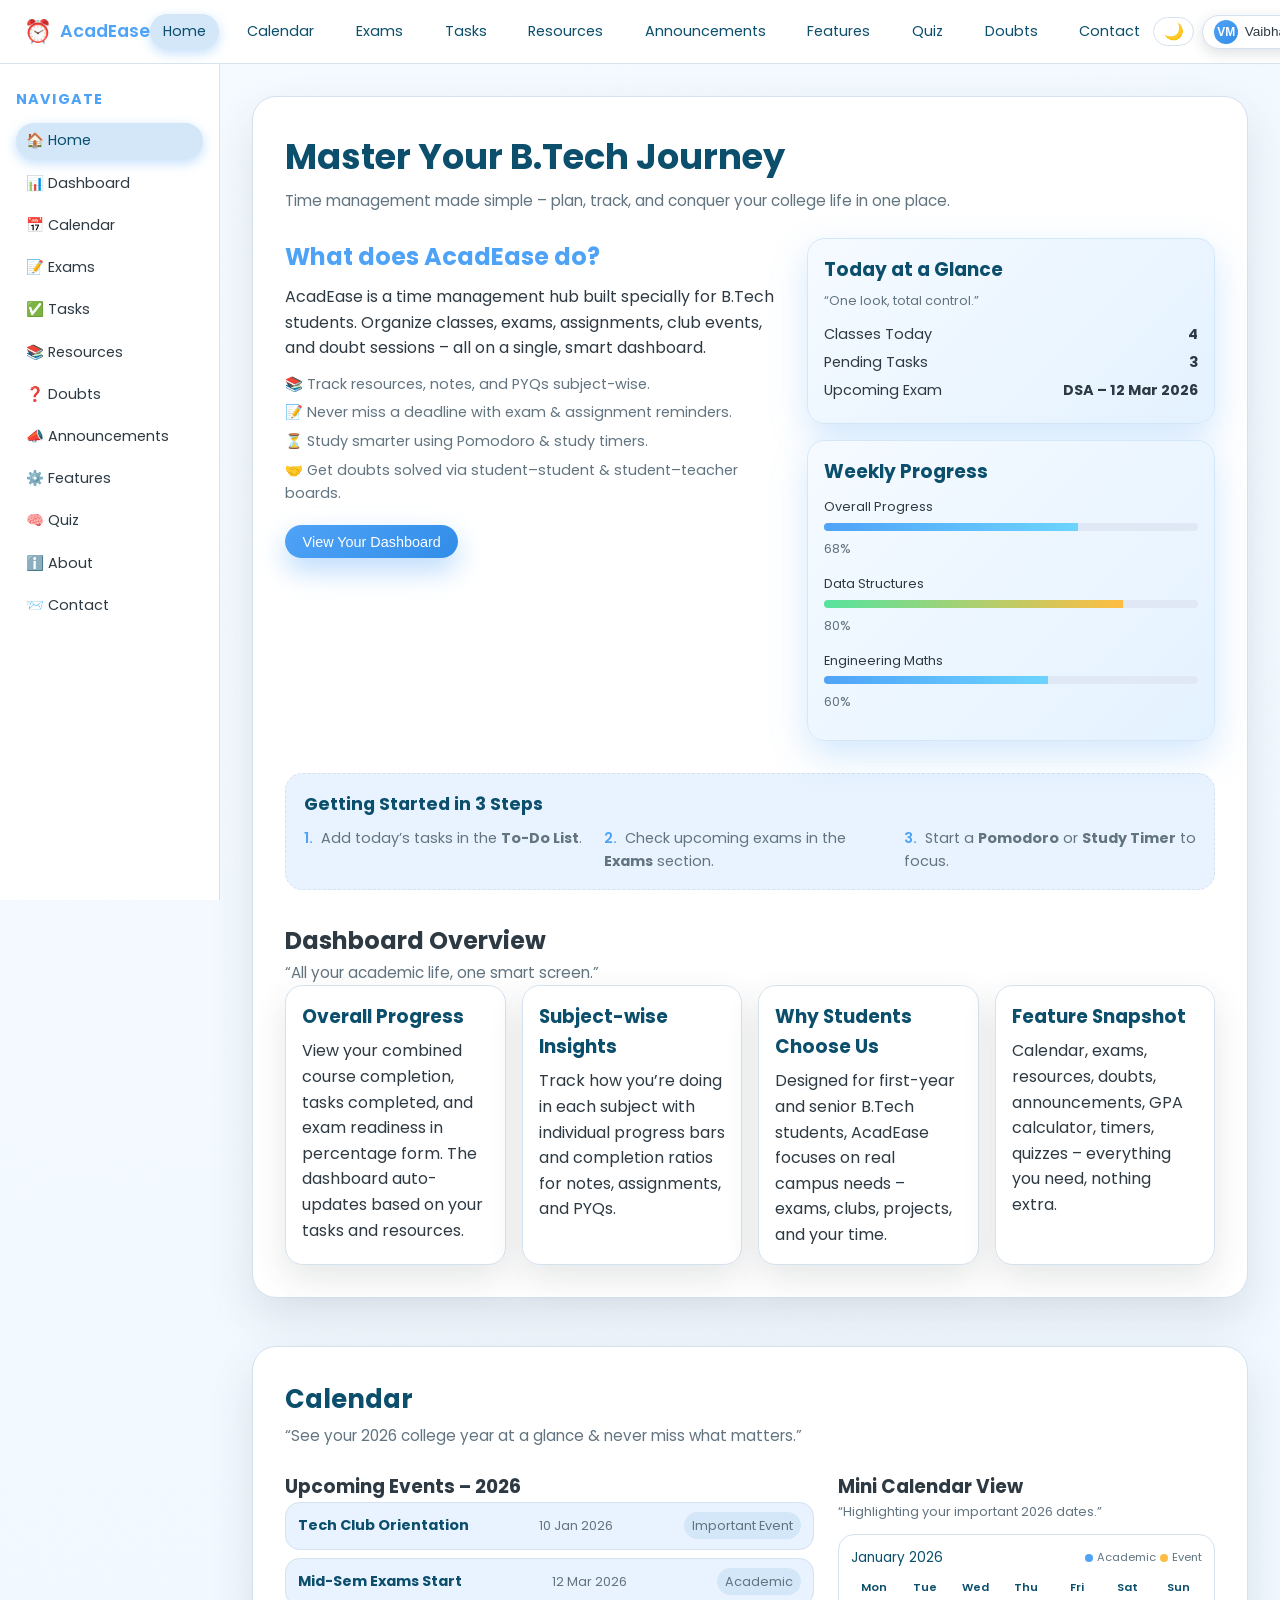
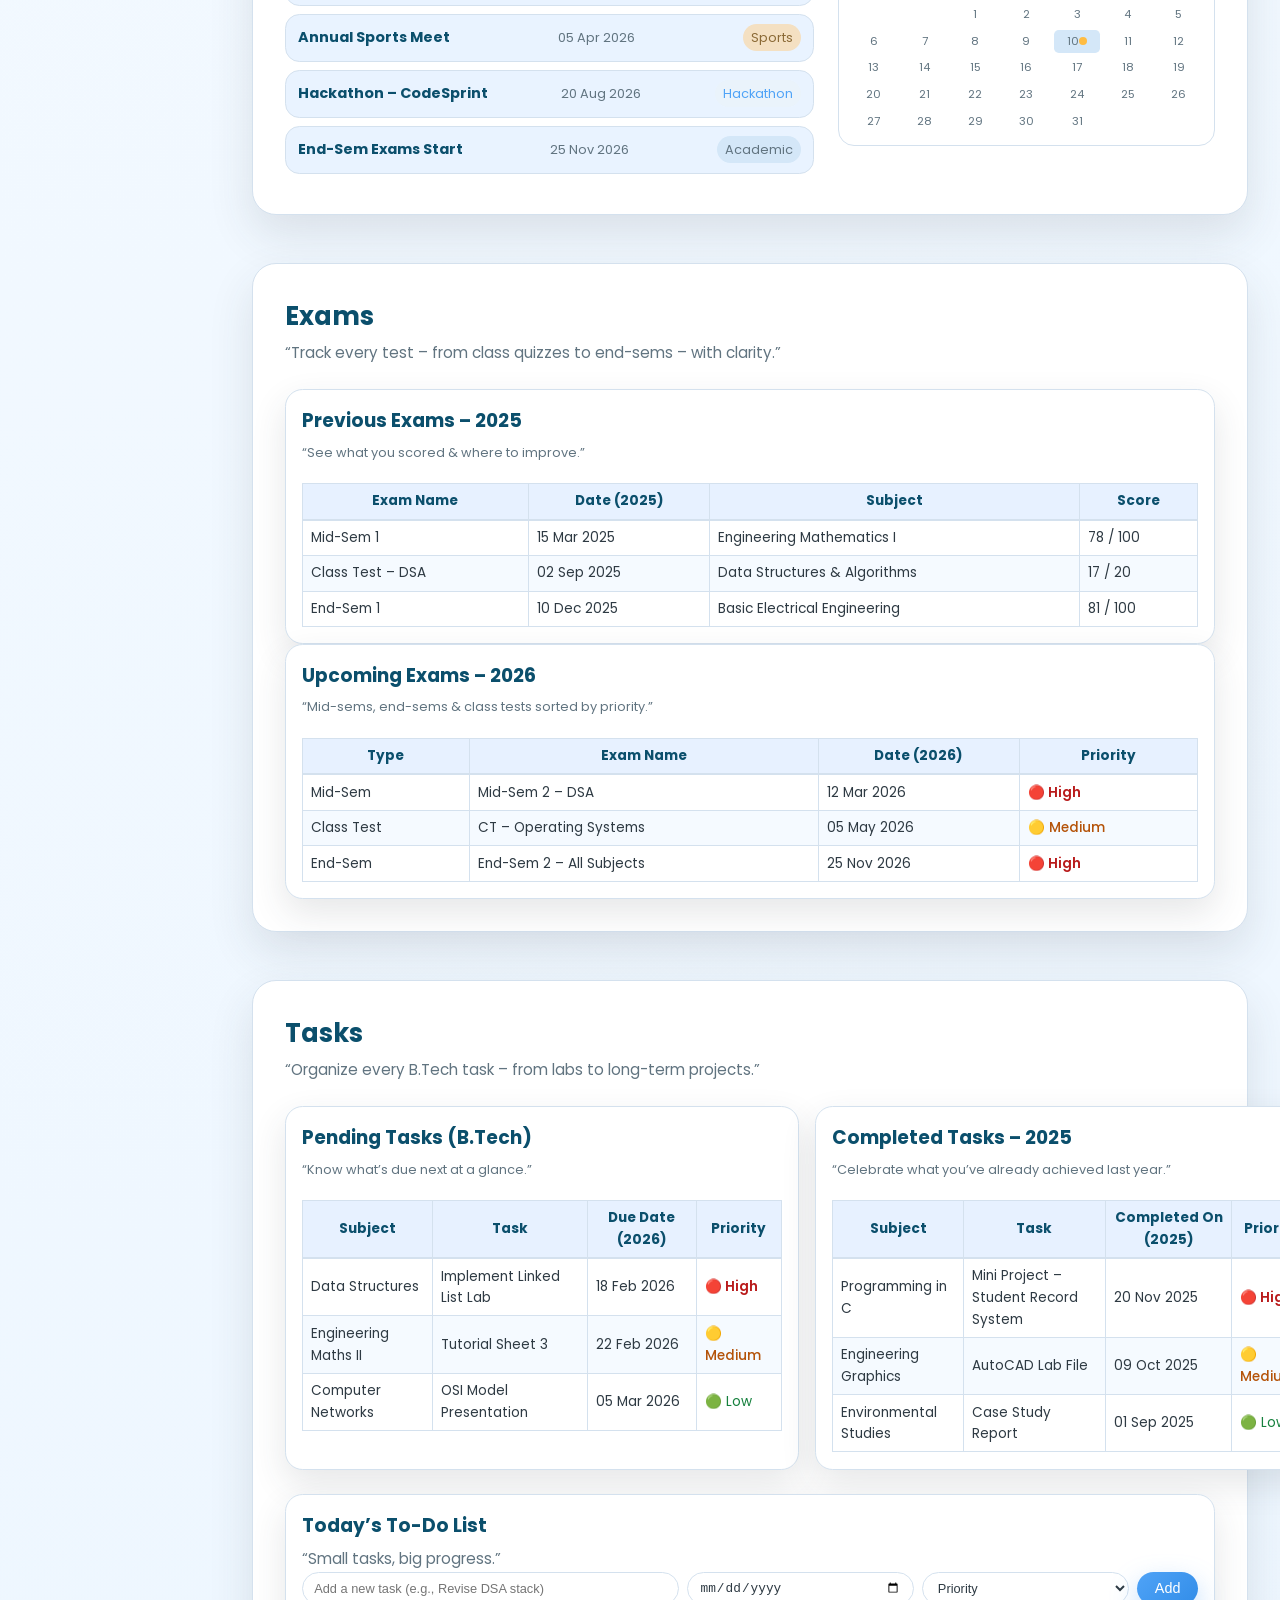
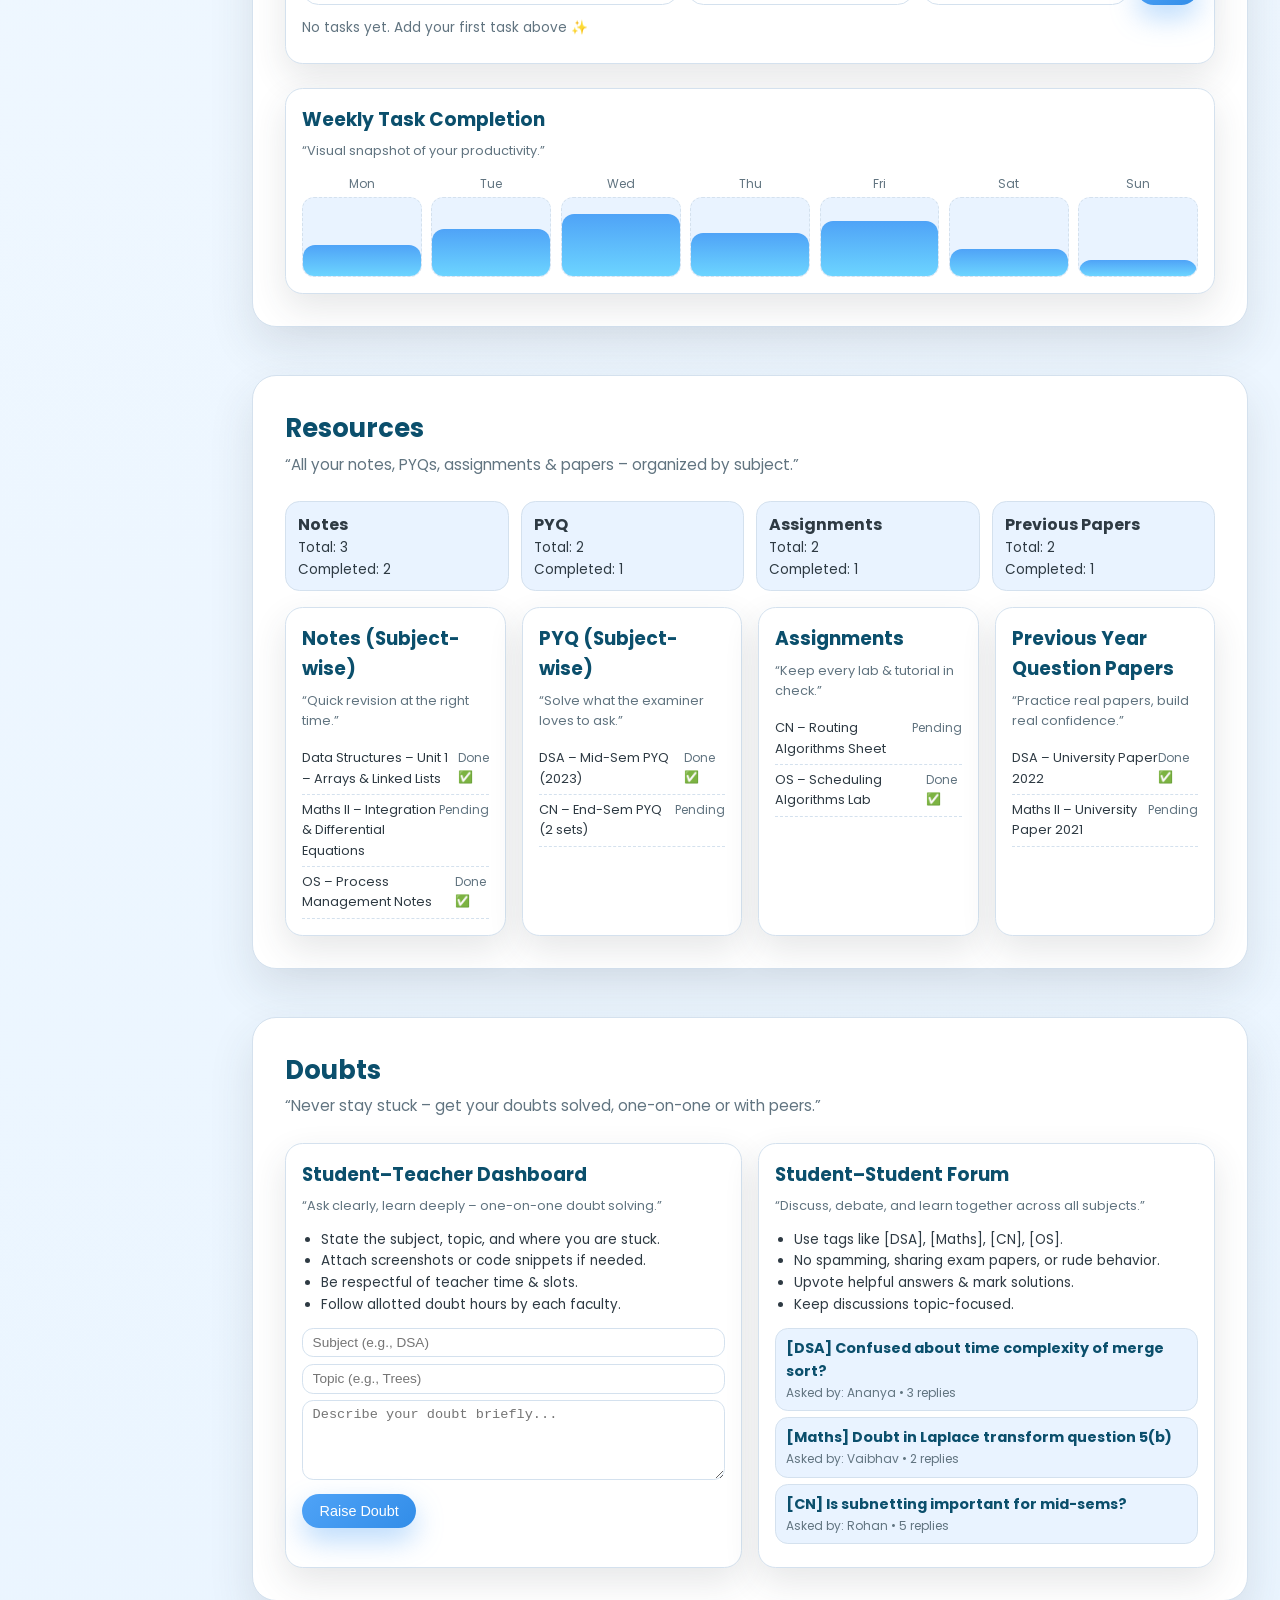
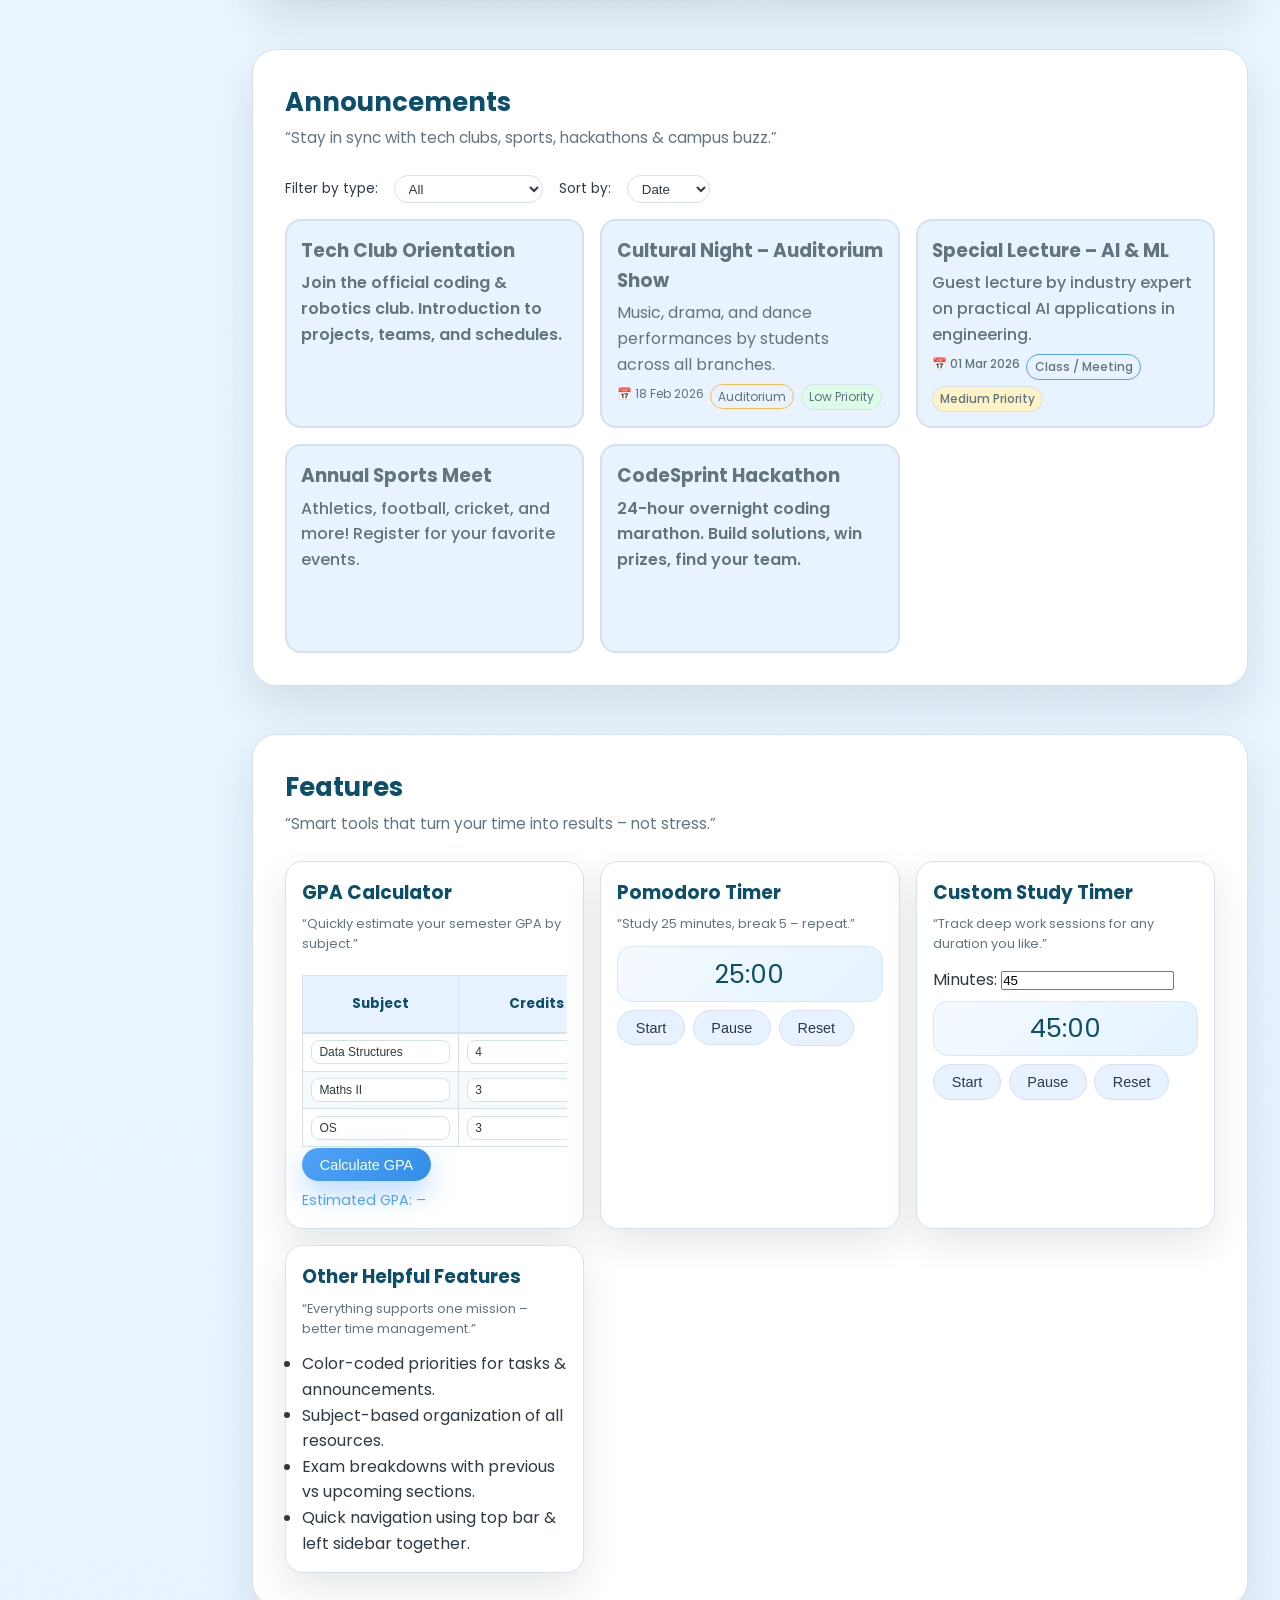
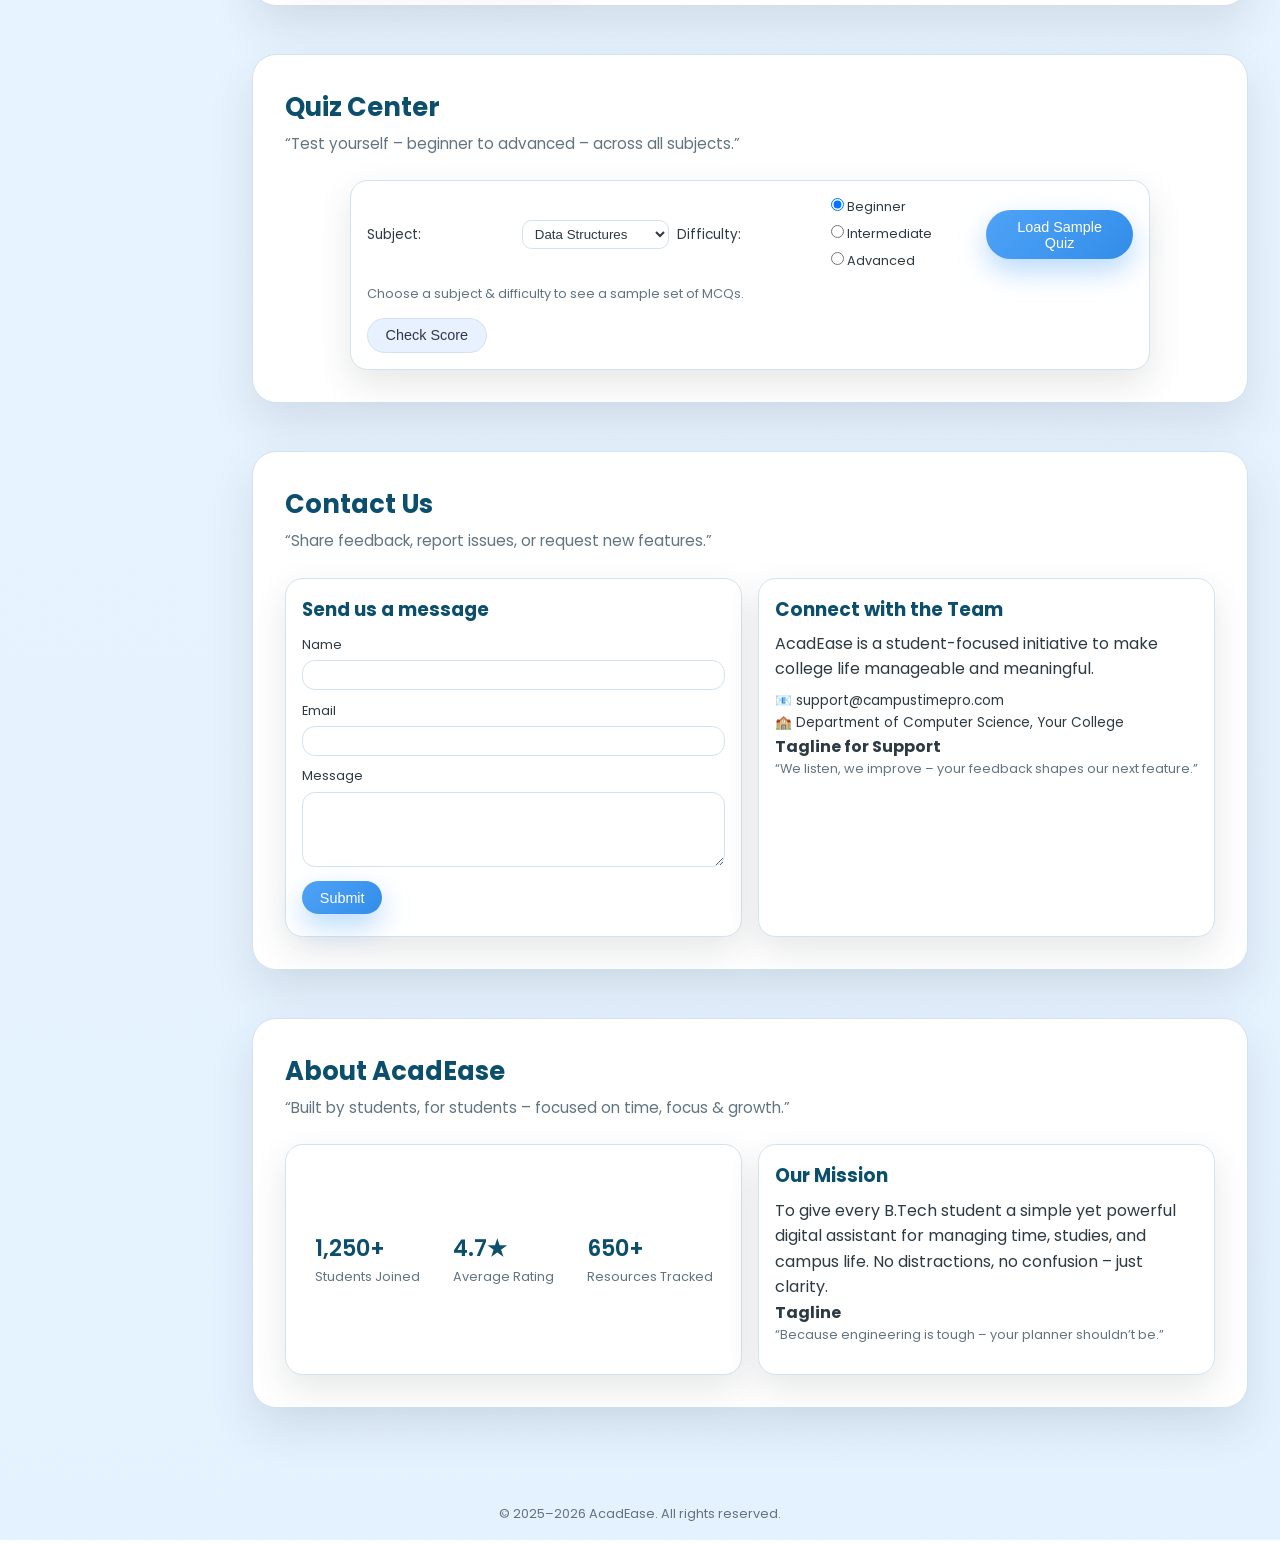
==== index.html @ 1e046162 "initial commit" ====
<!DOCTYPE html>
<html lang="en">
<head>
  <meta charset="UTF-8" />
  <meta http-equiv="X-UA-Compatible" content="IE=edge" />
  <meta name="viewport" content="width=device-width, initial-scale=1.0" />
  <title>AcadEase – Time Management for B.Tech Students</title>
  <link rel="stylesheet" href="style.css" />
  <link rel="preconnect" href="https://fonts.googleapis.com" />
  <link
    rel="preconnect"
    href="https://fonts.gstatic.com"
    crossorigin
  />
  <link
    href="https://fonts.googleapis.com/css2?family=Poppins:wght@300;400;500;600;700&display=swap"
    rel="stylesheet"
  />
</head>
<body>
  <!-- Top Navigation Bar -->
  <header class="top-nav">
    <div class="logo">
      <span class="logo-icon">⏰</span>
      <span class="logo-text">AcadEase</span>
    </div>

    <nav class="top-nav-links">
      <a href="#home">Home</a>
      <a href="#calendar">Calendar</a>
      <a href="#exams">Exams</a>
      <a href="#tasks">Tasks</a>
      <a href="#resources">Resources</a>
      <a href="#announcements">Announcements</a>
      <a href="#features">Features</a>
      <a href="#quiz">Quiz</a>
      <a href="#doubts">Doubts</a>
      <a href="#contact">Contact</a>
    </nav>

    <!-- Top-right actions: theme toggle, profile, mobile nav -->
    <div class="top-nav-actions">
      <!-- Theme toggle -->
      <button class="theme-toggle" id="themeToggle" aria-label="Toggle theme">
        🌙
      </button>

      <!-- Profile button + dropdown -->
      <div class="profile-wrapper">
        <button
          class="profile-btn"
          id="profileBtn"
          aria-label="Open profile menu"
        >
          <span class="profile-avatar">VM</span>
          <span class="profile-name">Vaibhav</span>
          <span class="profile-caret">▾</span>
        </button>

        <div class="profile-dropdown" id="profileDropdown" aria-label="Profile menu">
          <div class="profile-header">
            <div class="profile-avatar-large">VM</div>
            <div>
              <p class="profile-fullname">Vaibhav Mittal</p>
              <p class="profile-email">vaibhav.mittal23@college.edu</p>
            </div>
          </div>
          <div class="profile-details">
            <p><span>Roll No:</span> 23CS101</p>
            <p><span>Branch:</span> Computer Science & Engineering</p>
            <p><span>Section:</span> CSE-A</p>
            <p><span>Course:</span> B.Tech</p>
            <p><span>Semester:</span> 2nd</p>
          </div>
          <button class="profile-logout-btn" id="logoutBtn">
            Logout
          </button>
        </div>
      </div>

      <!-- Mobile nav toggle -->
      <button class="nav-toggle" id="navToggle" aria-label="Toggle navigation">
        ☰
      </button>
    </div>
  </header>

  <!-- Side Navigation Bar -->
  <aside class="side-nav" id="sideNav">
    <h2>Navigate</h2>
    <ul>
      <li><a href="#home">🏠 Home</a></li>
      <li><a href="#dashboard">📊 Dashboard</a></li>
      <li><a href="#calendar">📅 Calendar</a></li>
      <li><a href="#exams">📝 Exams</a></li>
      <li><a href="#tasks">✅ Tasks</a></li>
      <li><a href="#resources">📚 Resources</a></li>
      <li><a href="#doubts">❓ Doubts</a></li>
      <li><a href="#announcements">📣 Announcements</a></li>
      <li><a href="#features">⚙️ Features</a></li>
      <li><a href="#quiz">🧠 Quiz</a></li>
      <li><a href="#about">ℹ️ About</a></li>
      <li><a href="#contact">📨 Contact</a></li>
    </ul>
  </aside>

  <!-- Backdrop for mobile side nav -->
  <div class="side-nav-backdrop" id="sideNavBackdrop"></div>

  <main class="main-content">
    <!-- HOME / HERO SECTION -->
    <section id="home" class="section home">
      <div class="section-header">
        <h1>Master Your B.Tech Journey</h1>
        <p class="tagline">
          Time management made simple – plan, track, and conquer your college life in one place.
        </p>
      </div>

      <div class="hero-grid">
        <div class="hero-text">
          <h2>What does AcadEase do?</h2>
          <p>
            AcadEase is a time management hub built specially for
            B.Tech students. Organize classes, exams, assignments, club
            events, and doubt sessions – all on a single, smart dashboard.
          </p>
          <ul class="hero-bullets">
            <li>📚 Track resources, notes, and PYQs subject-wise.</li>
            <li>📝 Never miss a deadline with exam & assignment reminders.</li>
            <li>⏳ Study smarter using Pomodoro & study timers.</li>
            <li>🤝 Get doubts solved via student–student & student–teacher boards.</li>
          </ul>
          <button class="primary-btn" onclick="document.querySelector('#dashboard').scrollIntoView({behavior:'smooth'})">
            View Your Dashboard
          </button>
        </div>
        <div class="hero-dashboard">
          <div class="dashboard-card">
            <h3>Today at a Glance</h3>
            <p class="mini-tagline">“One look, total control.”</p>
            <ul class="mini-stats">
              <li><span>Classes Today</span><strong>4</strong></li>
              <li><span>Pending Tasks</span><strong>3</strong></li>
              <li><span>Upcoming Exam</span><strong>DSA – 12 Mar 2026</strong></li>
            </ul>
          </div>
          <div class="dashboard-card progress">
            <h3>Weekly Progress</h3>
            <div class="progress-item">
              <span>Overall Progress</span>
              <div class="progress-bar">
                <div class="progress-fill" style="width: 68%"></div>
              </div>
              <span class="progress-value">68%</span>
            </div>
            <div class="progress-item">
              <span>Data Structures</span>
              <div class="progress-bar">
                <div class="progress-fill alt" style="width: 80%"></div>
              </div>
              <span class="progress-value">80%</span>
            </div>
            <div class="progress-item">
              <span>Engineering Maths</span>
              <div class="progress-bar">
                <div class="progress-fill" style="width: 60%"></div>
              </div>
              <span class="progress-value">60%</span>
            </div>
          </div>
        </div>
      </div>

      <!-- Getting Started strip -->
      <div class="getting-started">
        <h3>Getting Started in 3 Steps</h3>
        <ol>
          <li><span>1.</span> Add today’s tasks in the <strong>To-Do List</strong>.</li>
          <li><span>2.</span> Check upcoming exams in the <strong>Exams</strong> section.</li>
          <li><span>3.</span> Start a <strong>Pomodoro</strong> or <strong>Study Timer</strong> to focus.</li>
        </ol>
      </div>

      <!-- Home Feature Overview -->
      <section id="dashboard" class="sub-section">
        <h2>Dashboard Overview</h2>
        <p class="tagline">“All your academic life, one smart screen.”</p>
        <div class="cards-grid">
          <article class="card">
            <h3>Overall Progress</h3>
            <p>
              View your combined course completion, tasks completed, and exam
              readiness in percentage form. The dashboard auto-updates based
              on your tasks and resources.
            </p>
          </article>
          <article class="card">
            <h3>Subject-wise Insights</h3>
            <p>
              Track how you’re doing in each subject with individual progress
              bars and completion ratios for notes, assignments, and PYQs.
            </p>
          </article>
          <article class="card">
            <h3>Why Students Choose Us</h3>
            <p>
              Designed for first-year and senior B.Tech students, AcadEase
              focuses on real campus needs – exams, clubs, projects, and
              your time.
            </p>
          </article>
          <article class="card">
            <h3>Feature Snapshot</h3>
            <p>
              Calendar, exams, resources, doubts, announcements, GPA
              calculator, timers, quizzes – everything you need, nothing
              extra.
            </p>
          </article>
        </div>
      </section>
    </section>

    <!-- CALENDAR PAGE -->
    <section id="calendar" class="section">
      <div class="section-header">
        <h2>Calendar</h2>
        <p class="tagline">
          “See your 2026 college year at a glance & never miss what matters.”
        </p>
      </div>

      <div class="calendar-layout">
        <div class="calendar-events">
          <h3>Upcoming Events – 2026</h3>
          <ul class="event-list">
            <li>
              <strong>Tech Club Orientation</strong>
              <span>10 Jan 2026</span>
              <span class="event-label">Important Event</span>
            </li>
            <li>
              <strong>Mid-Sem Exams Start</strong>
              <span>12 Mar 2026</span>
              <span class="event-label">Academic</span>
            </li>
            <li>
              <strong>Annual Sports Meet</strong>
              <span>05 Apr 2026</span>
              <span class="event-label sports">Sports</span>
            </li>
            <li>
              <strong>Hackathon – CodeSprint</strong>
              <span>20 Aug 2026</span>
              <span class="event-label tech">Hackathon</span>
            </li>
            <li>
              <strong>End-Sem Exams Start</strong>
              <span>25 Nov 2026</span>
              <span class="event-label">Academic</span>
            </li>
          </ul>
        </div>
        <div class="calendar-card">
          <h3>Mini Calendar View</h3>
          <p class="mini-tagline">“Highlighting your important 2026 dates.”</p>
          <div class="mini-calendar" aria-label="January 2026 calendar">
            <div class="mini-calendar-header">
              <span>January 2026</span>
              <span class="dots-legend">
                <span class="dot academic"></span> Academic
                <span class="dot event"></span> Event
              </span>
            </div>
            <div class="mini-calendar-grid">
              <span>Mon</span><span>Tue</span><span>Wed</span><span>Thu</span><span>Fri</span><span>Sat</span><span>Sun</span>
              <span></span><span></span><span>1</span><span>2</span><span>3</span><span>4</span><span>5</span>
              <span>6</span><span>7</span><span>8</span><span>9</span>
              <span class="has-event" data-tooltip="Tech Club Orientation">
                10<span class="dot event"></span>
              </span>
              <span>11</span><span>12</span>
              <span>13</span><span>14</span><span>15</span><span>16</span><span>17</span><span>18</span><span>19</span>
              <span>20</span><span>21</span><span>22</span><span>23</span><span>24</span><span>25</span><span>26</span>
              <span>27</span><span>28</span><span>29</span><span>30</span><span>31</span><span></span><span></span>
            </div>
          </div>
        </div>
      </div>
    </section>

    <!-- EXAMS PAGE -->
    <section id="exams" class="section">
      <div class="section-header">
        <h2>Exams</h2>
        <p class="tagline">
          “Track every test – from class quizzes to end-sems – with clarity.”
        </p>
      </div>

      <div class="exams-grid">
        <div class="card">
          <h3>Previous Exams – 2025</h3>
          <p class="mini-tagline">“See what you scored & where to improve.”</p>
          <div class="table-wrapper">
            <table class="data-table" aria-label="Previous exams 2025">
              <caption class="visually-hidden">Previous exams and scores for 2025</caption>
              <thead>
                <tr>
                  <th>Exam Name</th>
                  <th>Date (2025)</th>
                  <th>Subject</th>
                  <th>Score</th>
                </tr>
              </thead>
              <tbody>
                <tr>
                  <td>Mid-Sem 1</td>
                  <td>15 Mar 2025</td>
                  <td>Engineering Mathematics I</td>
                  <td>78 / 100</td>
                </tr>
                <tr>
                  <td>Class Test – DSA</td>
                  <td>02 Sep 2025</td>
                  <td>Data Structures & Algorithms</td>
                  <td>17 / 20</td>
                </tr>
                <tr>
                  <td>End-Sem 1</td>
                  <td>10 Dec 2025</td>
                  <td>Basic Electrical Engineering</td>
                  <td>81 / 100</td>
                </tr>
              </tbody>
            </table>
            <p class="table-scroll-hint">Tip: Scroll horizontally on smaller screens to see all columns.</p>
          </div>
        </div>

        <div class="card">
          <h3>Upcoming Exams – 2026</h3>
          <p class="mini-tagline">
            “Mid-sems, end-sems & class tests sorted by priority.”
          </p>
          <div class="table-wrapper">
            <table class="data-table" aria-label="Upcoming exams 2026">
              <caption class="visually-hidden">Upcoming exams and priorities for 2026</caption>
              <thead>
                <tr>
                  <th>Type</th>
                  <th>Exam Name</th>
                  <th>Date (2026)</th>
                  <th>Priority</th>
                </tr>
              </thead>
              <tbody>
                <tr>
                  <td>Mid-Sem</td>
                  <td>Mid-Sem 2 – DSA</td>
                  <td>12 Mar 2026</td>
                  <td class="pri-high">🔴 High</td>
                </tr>
                <tr>
                  <td>Class Test</td>
                  <td>CT – Operating Systems</td>
                  <td>05 May 2026</td>
                  <td class="pri-medium">🟡 Medium</td>
                </tr>
                <tr>
                  <td>End-Sem</td>
                  <td>End-Sem 2 – All Subjects</td>
                  <td>25 Nov 2026</td>
                  <td class="pri-high">🔴 High</td>
                </tr>
              </tbody>
            </table>
            <p class="table-scroll-hint">Tip: Scroll horizontally on smaller screens to see all columns.</p>
          </div>
        </div>
      </div>
    </section>

    <!-- TASKS PAGE -->
    <section id="tasks" class="section">
      <div class="section-header">
        <h2>Tasks</h2>
        <p class="tagline">
          “Organize every B.Tech task – from labs to long-term projects.”
        </p>
      </div>

      <div class="tasks-layout">
        <div class="card">
          <h3>Pending Tasks (B.Tech)</h3>
          <p class="mini-tagline">“Know what’s due next at a glance.”</p>
          <div class="table-wrapper">
            <table class="data-table" aria-label="Pending tasks 2026">
              <caption class="visually-hidden">Pending academic tasks for 2026</caption>
              <thead>
                <tr>
                  <th>Subject</th>
                  <th>Task</th>
                  <th>Due Date (2026)</th>
                  <th>Priority</th>
                </tr>
              </thead>
              <tbody>
                <tr>
                  <td>Data Structures</td>
                  <td>Implement Linked List Lab</td>
                  <td>18 Feb 2026</td>
                  <td class="pri-high">🔴 High</td>
                </tr>
                <tr>
                  <td>Engineering Maths II</td>
                  <td>Tutorial Sheet 3</td>
                  <td>22 Feb 2026</td>
                  <td class="pri-medium">🟡 Medium</td>
                </tr>
                <tr>
                  <td>Computer Networks</td>
                  <td>OSI Model Presentation</td>
                  <td>05 Mar 2026</td>
                  <td class="pri-low">🟢 Low</td>
                </tr>
              </tbody>
            </table>
            <p class="table-scroll-hint">Tip: Scroll horizontally on smaller screens to see all columns.</p>
          </div>
        </div>

        <div class="card">
          <h3>Completed Tasks – 2025</h3>
          <p class="mini-tagline">
            “Celebrate what you’ve already achieved last year.”
          </p>
          <div class="table-wrapper">
            <table class="data-table" aria-label="Completed tasks 2025">
              <caption class="visually-hidden">Completed academic tasks for 2025</caption>
              <thead>
                <tr>
                  <th>Subject</th>
                  <th>Task</th>
                  <th>Completed On (2025)</th>
                  <th>Priority</th>
                </tr>
              </thead>
              <tbody>
                <tr>
                  <td>Programming in C</td>
                  <td>Mini Project – Student Record System</td>
                  <td>20 Nov 2025</td>
                  <td class="pri-high">🔴 High</td>
                </tr>
                <tr>
                  <td>Engineering Graphics</td>
                  <td>AutoCAD Lab File</td>
                  <td>09 Oct 2025</td>
                  <td class="pri-medium">🟡 Medium</td>
                </tr>
                <tr>
                  <td>Environmental Studies</td>
                  <td>Case Study Report</td>
                  <td>01 Sep 2025</td>
                  <td class="pri-low">🟢 Low</td>
                </tr>
              </tbody>
            </table>
            <p class="table-scroll-hint">Tip: Scroll horizontally on smaller screens to see all columns.</p>
          </div>
        </div>
      </div>

      <!-- To-Do Subsection -->
      <div class="todo-card card">
        <h3>Today’s To-Do List</h3>
        <p class="tagline">“Small tasks, big progress.”</p>

        <form id="todoForm" class="todo-form">
          <input
            type="text"
            id="todoText"
            placeholder="Add a new task (e.g., Revise DSA stack)"
            required
          />
          <input type="date" id="todoDate" required />
          <select id="todoPriority" required>
            <option value="">Priority</option>
            <option value="High">High</option>
            <option value="Medium">Medium</option>
            <option value="Low">Low</option>
          </select>
          <button type="submit" class="primary-btn">Add</button>
        </form>

        <p id="todoEmpty" class="empty-state"></p>
        <ul id="todoList" class="todo-list" aria-label="To-do list"></ul>
      </div>

      <!-- Simple Weekly Analytics -->
      <div class="card analytics-card">
        <h3>Weekly Task Completion</h3>
        <p class="mini-tagline">“Visual snapshot of your productivity.”</p>
        <div class="analytics-bars">
          <div class="analytics-bar">
            <span class="analytics-label">Mon</span>
            <div class="analytics-bar-track">
              <div class="analytics-bar-fill" style="height: 40%"></div>
            </div>
          </div>
          <div class="analytics-bar">
            <span class="analytics-label">Tue</span>
            <div class="analytics-bar-track">
              <div class="analytics-bar-fill" style="height: 60%"></div>
            </div>
          </div>
          <div class="analytics-bar">
            <span class="analytics-label">Wed</span>
            <div class="analytics-bar-track">
              <div class="analytics-bar-fill" style="height: 80%"></div>
            </div>
          </div>
          <div class="analytics-bar">
            <span class="analytics-label">Thu</span>
            <div class="analytics-bar-track">
              <div class="analytics-bar-fill" style="height: 55%"></div>
            </div>
          </div>
          <div class="analytics-bar">
            <span class="analytics-label">Fri</span>
            <div class="analytics-bar-track">
              <div class="analytics-bar-fill" style="height: 70%"></div>
            </div>
          </div>
          <div class="analytics-bar">
            <span class="analytics-label">Sat</span>
            <div class="analytics-bar-track">
              <div class="analytics-bar-fill" style="height: 35%"></div>
            </div>
          </div>
          <div class="analytics-bar">
            <span class="analytics-label">Sun</span>
            <div class="analytics-bar-track">
              <div class="analytics-bar-fill" style="height: 20%"></div>
            </div>
          </div>
        </div>
      </div>
    </section>

    <!-- RESOURCES PAGE -->
    <section id="resources" class="section">
      <div class="section-header">
        <h2>Resources</h2>
        <p class="tagline">
          “All your notes, PYQs, assignments & papers – organized by subject.”
        </p>
      </div>

      <div class="resources-summary">
        <div class="resource-stat">
          <h3>Notes</h3>
          <p>Total: <span id="notesTotal">0</span></p>
          <p>Completed: <span id="notesCompleted">0</span></p>
        </div>
        <div class="resource-stat">
          <h3>PYQ</h3>
          <p>Total: <span id="pyqTotal">0</span></p>
          <p>Completed: <span id="pyqCompleted">0</span></p>
        </div>
        <div class="resource-stat">
          <h3>Assignments</h3>
          <p>Total: <span id="assignTotal">0</span></p>
          <p>Completed: <span id="assignCompleted">0</span></p>
        </div>
        <div class="resource-stat">
          <h3>Previous Papers</h3>
          <p>Total: <span id="paperTotal">0</span></p>
          <p>Completed: <span id="paperCompleted">0</span></p>
        </div>
      </div>

      <div class="cards-grid resource-grid">
        <article class="card">
          <h3>Notes (Subject-wise)</h3>
          <p class="mini-tagline">“Quick revision at the right time.”</p>
          <ul class="resource-list" id="notesList"></ul>
        </article>
        <article class="card">
          <h3>PYQ (Subject-wise)</h3>
          <p class="mini-tagline">“Solve what the examiner loves to ask.”</p>
          <ul class="resource-list" id="pyqList"></ul>
        </article>
        <article class="card">
          <h3>Assignments</h3>
          <p class="mini-tagline">“Keep every lab & tutorial in check.”</p>
          <ul class="resource-list" id="assignList"></ul>
        </article>
        <article class="card">
          <h3>Previous Year Question Papers</h3>
          <p class="mini-tagline">
            “Practice real papers, build real confidence.”
          </p>
          <ul class="resource-list" id="paperList"></ul>
        </article>
      </div>
    </section>

    <!-- DOUBTS PAGE -->
    <section id="doubts" class="section">
      <div class="section-header">
        <h2>Doubts</h2>
        <p class="tagline">
          “Never stay stuck – get your doubts solved, one-on-one or with peers.”
        </p>
      </div>

      <div class="doubts-grid">
        <div class="card">
          <h3>Student–Teacher Dashboard</h3>
          <p class="mini-tagline">
            “Ask clearly, learn deeply – one-on-one doubt solving.”
          </p>
          <ul class="guidelines">
            <li>State the subject, topic, and where you are stuck.</li>
            <li>Attach screenshots or code snippets if needed.</li>
            <li>Be respectful of teacher time & slots.</li>
            <li>Follow allotted doubt hours by each faculty.</li>
          </ul>
          <form class="doubt-form">
            <input type="text" placeholder="Subject (e.g., DSA)" required />
            <input type="text" placeholder="Topic (e.g., Trees)" required />
            <textarea placeholder="Describe your doubt briefly..." required></textarea>
            <button type="submit" class="primary-btn">Raise Doubt</button>
          </form>
        </div>

        <div class="card">
          <h3>Student–Student Forum</h3>
          <p class="mini-tagline">
            “Discuss, debate, and learn together across all subjects.”
          </p>
          <ul class="guidelines">
            <li>Use tags like [DSA], [Maths], [CN], [OS].</li>
            <li>No spamming, sharing exam papers, or rude behavior.</li>
            <li>Upvote helpful answers & mark solutions.</li>
            <li>Keep discussions topic-focused.</li>
          </ul>
          <div class="forum-sample">
            <div class="forum-post">
              <h4>[DSA] Confused about time complexity of merge sort?</h4>
              <p>Asked by: Ananya • 3 replies</p>
            </div>
            <div class="forum-post">
              <h4>[Maths] Doubt in Laplace transform question 5(b)</h4>
              <p>Asked by: Vaibhav • 2 replies</p>
            </div>
            <div class="forum-post">
              <h4>[CN] Is subnetting important for mid-sems?</h4>
              <p>Asked by: Rohan • 5 replies</p>
            </div>
          </div>
        </div>
      </div>
    </section>

    <!-- ANNOUNCEMENT PAGE -->
    <section id="announcements" class="section">
      <div class="section-header">
        <h2>Announcements</h2>
        <p class="tagline">
          “Stay in sync with tech clubs, sports, hackathons & campus buzz.”
        </p>
      </div>

      <div class="announcement-controls">
        <label for="announcementFilter">Filter by type:</label>
        <select id="announcementFilter">
          <option value="all">All</option>
          <option value="tech">Tech Club</option>
          <option value="sports">Sports</option>
          <option value="hackathon">Hackathon</option>
          <option value="academic">Classes/Meetings</option>
          <option value="show">Auditorium Shows</option>
        </select>

        <label for="announcementSort">Sort by:</label>
        <select id="announcementSort">
          <option value="date">Date</option>
          <option value="priority">Priority</option>
        </select>
      </div>

      <div class="announcement-banners" id="announcementContainer">
        <article
          class="announcement-banner pri-high"
          data-type="tech"
          data-priority="1"
          data-date="2026-01-10"
        >
          <h3>Tech Club Orientation</h3>
          <p>
            Join the official coding & robotics club. Introduction to projects,
            teams, and schedules.
          </p>
          <div class="banner-meta">
            <span>📅 10 Jan 2026</span>
            <span class="badge tech">Tech Club</span>
            <span class="badge high">High Priority</span>
          </div>
        </article>

        <article
          class="announcement-banner pri-medium"
          data-type="sports"
          data-priority="2"
          data-date="2026-04-05"
        >
          <h3>Annual Sports Meet</h3>
          <p>
            Athletics, football, cricket, and more! Register for your favorite
            events.
          </p>
          <div class="banner-meta">
            <span>📅 05 Apr 2026</span>
            <span class="badge sports">Sports</span>
            <span class="badge medium">Medium Priority</span>
          </div>
        </article>

        <article
          class="announcement-banner pri-high"
          data-type="hackathon"
          data-priority="1"
          data-date="2026-08-20"
        >
          <h3>CodeSprint Hackathon</h3>
          <p>
            24-hour overnight coding marathon. Build solutions, win prizes, find
            your team.
          </p>
          <div class="banner-meta">
            <span>📅 20 Aug 2026</span>
            <span class="badge hackathon">Hackathon</span>
            <span class="badge high">High Priority</span>
          </div>
        </article>

        <article
          class="announcement-banner pri-low"
          data-type="show"
          data-priority="3"
          data-date="2026-02-18"
        >
          <h3>Cultural Night – Auditorium Show</h3>
          <p>
            Music, drama, and dance performances by students across all
            branches.
          </p>
          <div class="banner-meta">
            <span>📅 18 Feb 2026</span>
            <span class="badge show">Auditorium</span>
            <span class="badge low">Low Priority</span>
          </div>
        </article>

        <article
          class="announcement-banner pri-medium"
          data-type="academic"
          data-priority="2"
          data-date="2026-03-01"
        >
          <h3>Special Lecture – AI & ML</h3>
          <p>
            Guest lecture by industry expert on practical AI applications in
            engineering.
          </p>
          <div class="banner-meta">
            <span>📅 01 Mar 2026</span>
            <span class="badge academic">Class / Meeting</span>
            <span class="badge medium">Medium Priority</span>
          </div>
        </article>
      </div>
    </section>

    <!-- FEATURES PAGE -->
    <section id="features" class="section">
      <div class="section-header">
        <h2>Features</h2>
        <p class="tagline">
          “Smart tools that turn your time into results – not stress.”
        </p>
      </div>

      <div class="features-grid">
        <!-- GPA Calculator -->
        <div class="card">
          <h3>GPA Calculator</h3>
          <p class="mini-tagline">
            “Quickly estimate your semester GPA by subject.”
          </p>
          <div class="table-wrapper">
            <table class="data-table gpa-table" aria-label="GPA calculator inputs">
              <caption class="visually-hidden">Enter subject, credits and grades to estimate GPA</caption>
              <thead>
                <tr>
                  <th>Subject</th>
                  <th>Credits</th>
                  <th>Grade (O/A/B/C/D/F)</th>
                </tr>
              </thead>
              <tbody>
                <tr>
                  <td><input type="text" value="Data Structures" aria-label="Subject name 1" /></td>
                  <td><input type="number" min="0" value="4" aria-label="Credits for subject 1" /></td>
                  <td><input type="text" maxlength="2" value="A" aria-label="Grade for subject 1" /></td>
                </tr>
                <tr>
                  <td><input type="text" value="Maths II" aria-label="Subject name 2" /></td>
                  <td><input type="number" min="0" value="3" aria-label="Credits for subject 2" /></td>
                  <td><input type="text" maxlength="2" value="B" aria-label="Grade for subject 2" /></td>
                </tr>
                <tr>
                  <td><input type="text" value="OS" aria-label="Subject name 3" /></td>
                  <td><input type="number" min="0" value="3" aria-label="Credits for subject 3" /></td>
                  <td><input type="text" maxlength="2" value="O" aria-label="Grade for subject 3" /></td>
                </tr>
              </tbody>
            </table>
          </div>
          <button id="calcGpaBtn" class="primary-btn">Calculate GPA</button>
          <p class="gpa-result" id="gpaResult">Estimated GPA: –</p>
        </div>

        <!-- Pomodoro Timer -->
        <div class="card">
          <h3>Pomodoro Timer</h3>
          <p class="mini-tagline">“Study 25 minutes, break 5 – repeat.”</p>
          <div class="timer-display" id="pomodoroDisplay">25:00</div>
          <div class="timer-controls">
            <button id="pomodoroStart" class="secondary-btn">Start</button>
            <button id="pomodoroPause" class="secondary-btn">Pause</button>
            <button id="pomodoroReset" class="secondary-btn">Reset</button>
          </div>
        </div>

        <!-- Study Timer -->
        <div class="card">
          <h3>Custom Study Timer</h3>
          <p class="mini-tagline">
            “Track deep work sessions for any duration you like.”
          </p>
          <label for="studyMinutes">Minutes:</label>
          <input type="number" id="studyMinutes" min="1" value="45" />
          <div class="timer-display" id="studyDisplay">45:00</div>
          <div class="timer-controls">
            <button id="studyStart" class="secondary-btn">Start</button>
            <button id="studyPause" class="secondary-btn">Pause</button>
            <button id="studyReset" class="secondary-btn">Reset</button>
          </div>
        </div>

        <!-- Extra Features Info -->
        <div class="card">
          <h3>Other Helpful Features</h3>
          <p class="mini-tagline">
            “Everything supports one mission – better time management.”
          </p>
          <ul class="feature-list">
            <li>Color-coded priorities for tasks & announcements.</li>
            <li>Subject-based organization of all resources.</li>
            <li>Exam breakdowns with previous vs upcoming sections.</li>
            <li>Quick navigation using top bar & left sidebar together.</li>
          </ul>
        </div>
      </div>
    </section>

    <!-- QUIZ PAGE -->
    <section id="quiz" class="section">
      <div class="section-header">
        <h2>Quiz Center</h2>
        <p class="tagline">
          “Test yourself – beginner to advanced – across all subjects.”
        </p>
      </div>

      <div class="quiz-layout card">
        <div class="quiz-controls">
          <label for="quizSubject">Subject:</label>
          <select id="quizSubject">
            <option value="DSA">Data Structures</option>
            <option value="Maths">Engineering Maths</option>
            <option value="CN">Computer Networks</option>
            <option value="OS">Operating Systems</option>
          </select>

          <label>Difficulty:</label>
          <div class="quiz-difficulty">
            <label><input type="radio" name="difficulty" value="Beginner" checked /> Beginner</label>
            <label><input type="radio" name="difficulty" value="Intermediate" /> Intermediate</label>
            <label><input type="radio" name="difficulty" value="Advanced" /> Advanced</label>
          </div>

          <button id="startQuizBtn" class="primary-btn">Load Sample Quiz</button>
        </div>

        <div class="quiz-content" id="quizContent">
          <p class="mini-tagline">
            Choose a subject & difficulty to see a sample set of MCQs.
          </p>
        </div>

        <div class="quiz-actions">
          <button id="checkQuizBtn" class="secondary-btn">Check Score</button>
          <p id="quizScore" class="quiz-score"></p>
        </div>
      </div>
    </section>

    <!-- CONTACT US PAGE -->
    <section id="contact" class="section">
      <div class="section-header">
        <h2>Contact Us</h2>
        <p class="tagline">
          “Share feedback, report issues, or request new features.”
        </p>
      </div>

      <div class="contact-grid">
        <form id="contactForm" class="card contact-form">
          <h3>Send us a message</h3>
          <label for="contactName">Name</label>
          <input type="text" id="contactName" required />

          <label for="contactEmail">Email</label>
          <input type="email" id="contactEmail" required />

          <label for="contactMessage">Message</label>
          <textarea id="contactMessage" rows="4" required></textarea>

          <button type="submit" class="primary-btn">Submit</button>
          <p id="contactStatus" class="form-status"></p>
        </form>

        <div class="card">
          <h3>Connect with the Team</h3>
          <p>
            AcadEase is a student-focused initiative to make college life
            manageable and meaningful.
          </p>
          <ul class="contact-info">
            <li>📧 support@campustimepro.com</li>
            <li>🏫 Department of Computer Science, Your College</li>
          </ul>

          <h4>Tagline for Support</h4>
          <p class="mini-tagline">
            “We listen, we improve – your feedback shapes our next feature.”
          </p>
        </div>
      </div>
    </section>

    <!-- ABOUT SECTION -->
    <section id="about" class="section">
      <div class="section-header">
        <h2>About AcadEase</h2>
        <p class="tagline">
          “Built by students, for students – focused on time, focus & growth.”
        </p>
      </div>

      <div class="about-grid">
        <div class="card about-stats">
          <div class="stat">
            <span id="studentsJoined">1,250+</span>
            <p>Students Joined</p>
          </div>
          <div class="stat">
            <span id="avgRating">4.7★</span>
            <p>Average Rating</p>
          </div>
          <div class="stat">
            <span id="resourceCount">650+</span>
            <p>Resources Tracked</p>
          </div>
        </div>
        <div class="card">
          <h3>Our Mission</h3>
          <p>
            To give every B.Tech student a simple yet powerful digital assistant
            for managing time, studies, and campus life. No distractions, no
            confusion – just clarity.
          </p>
          <h4>Tagline</h4>
          <p class="mini-tagline">
            “Because engineering is tough – your planner shouldn’t be.”
          </p>
        </div>
      </div>
    </section>
  </main>

  <footer class="footer">
    <p>© 2025–2026 AcadEase. All rights reserved.</p>
  </footer>

  <script src="script.js"></script>
</body>
</html>
---- style.css ----
/* =============== GLOBAL RESET =============== */
*,
*::before,
*::after {
  box-sizing: border-box;
  margin: 0;
  padding: 0;
}

/* =============== THEME VARIABLES (Cool Blue) =============== */
:root {
  --bg-page: #F5FAFF;          /* light page background */
  --bg-beige: #FFFFFF;         /* card / input background (White) */
  --bg-blue-soft: #E4F2FF;     /* very soft blue tint */
  --border-beige: #D4E1EE;     /* soft blue-gray border */
  --text-main: #2E3A43;        /* primary text */
  --text-muted: #617480;       /* secondary text */
  --heading-color: #0B4F6C;    /* headings */

  --brown: #4FA3F7;            /* primary button / accent blue */
  --accent-blue: #328DE8;      /* button hover / deeper blue */

  /* Graph accent colors */
  --graph-accent-1: #4FA3F7;
  --graph-accent-2: #6CD4FF;
  --graph-accent-3: #56E39F;
  --graph-accent-4: #FFBC42;
}

html {
  scroll-behavior: smooth;
}

body {
  font-family: "Poppins", sans-serif;
  /* Cool Blue background */
  background: radial-gradient(
    circle at top left,
    var(--bg-page),
    var(--bg-blue-soft)
  );
  color: var(--text-main);
  line-height: 1.6;
}

/* Global focus styles for accessibility */
a:focus-visible,
button:focus-visible,
input:focus-visible,
select:focus-visible,
textarea:focus-visible {
  outline: 2px solid var(--accent-blue);
  outline-offset: 2px;
}

/* Hide-only visually (for captions etc.) */
.visually-hidden {
  position: absolute;
  width: 1px;
  height: 1px;
  padding: 0;
  margin: -1px;
  overflow: hidden;
  white-space: nowrap;
  border: 0;
}

/* =============== TOP NAVBAR =============== */
.top-nav {
  position: fixed;
  top: 0;
  left: 0;
  right: 0;
  height: 64px;
  background: rgba(255, 255, 255, 0.95);
  backdrop-filter: blur(20px);
  border-bottom: 1px solid rgba(212, 225, 238, 0.9); /* border-beige tint */
  display: flex;
  align-items: center;
  justify-content: space-between;
  padding: 0 1.5rem;
  z-index: 1000;
}

.logo {
  display: flex;
  align-items: center;
  gap: 0.5rem;
  font-weight: 600;
  color: var(--brown);
}

.logo-icon {
  font-size: 1.4rem;
}

.logo-text {
  font-size: 1.1rem;
}

.top-nav-links {
  display: flex;
  gap: 1rem;
}

.top-nav-links a {
  color: var(--heading-color);
  font-size: 0.9rem;
  text-decoration: none;
  padding: 0.35rem 0.8rem;
  border-radius: 999px;
  transition: background 0.2s ease, color 0.2s ease, box-shadow 0.2s ease;
}

.top-nav-links a:hover {
  background: #EAF3FB; /* soft blue tint */
  color: var(--text-main);
  box-shadow: 0 4px 10px rgba(42, 53, 69, 0.2);
}

/* Active nav link */
.top-nav-links a.nav-active,
.side-nav a.nav-active {
  background: #D4E7F8;
  color: var(--heading-color);
  box-shadow: 0 4px 12px rgba(79, 163, 247, 0.35);
}

/* Top-right actions (theme + profile + mobile) */
.top-nav-actions {
  display: flex;
  align-items: center;
  gap: 0.5rem;
}

.nav-toggle {
  display: none;
  background: none;
  border: none;
  color: var(--text-main);
  font-size: 1.4rem;
  cursor: pointer;
}

/* Theme toggle */
.theme-toggle {
  border-radius: 999px;
  border: 1px solid var(--border-beige);
  padding: 0.25rem 0.6rem;
  background: #ffffff;
  font-size: 1rem;
  cursor: pointer;
  color: var(--text-main);
  transition: background 0.2s ease, box-shadow 0.2s ease, transform 0.1s ease;
}

.theme-toggle:hover {
  background: #EAF3FB;
  box-shadow: 0 4px 10px rgba(79, 163, 247, 0.25);
  transform: translateY(-1px);
}

/* =============== SIDE NAV =============== */
.side-nav {
  position: fixed;
  top: 64px;
  left: 0;
  width: 220px;
  bottom: 0;
  background: #ffffff;
  border-right: 1px solid var(--border-beige);
  padding: 1.5rem 1rem;
  overflow-y: auto;
  z-index: 950;
}

.side-nav h2 {
  font-size: 0.9rem;
  text-transform: uppercase;
  letter-spacing: 0.08em;
  color: var(--brown);
  margin-bottom: 0.75rem;
}

.side-nav ul {
  list-style: none;
}

.side-nav li {
  margin-bottom: 0.4rem;
}

.side-nav a {
  display: block;
  font-size: 0.9rem;
  color: var(--text-main);
  text-decoration: none;
  padding: 0.4rem 0.6rem;
  border-radius: 999px;
  transition: background 0.2s ease, color 0.2s ease, transform 0.1s ease;
}

.side-nav a:hover {
  background: #EAF3FB;
  color: var(--heading-color);
  transform: translateX(2px);
}

/* Backdrop for side nav on mobile */
.side-nav-backdrop {
  position: fixed;
  inset: 0;
  background: rgba(42, 53, 69, 0.4);
  opacity: 0;
  pointer-events: none;
  transition: opacity 0.2s ease;
  z-index: 900;
}

.side-nav-backdrop.open {
  opacity: 1;
  pointer-events: auto;
}

/* =============== MAIN CONTENT =============== */
.main-content {
  margin-top: 64px;
  margin-left: 220px;
  padding: 2rem;
}

/* =============== SECTIONS =============== */
.section {
  margin-bottom: 3rem;
  padding: 2rem;
  border-radius: 1.5rem;
  background: #ffffff;
  box-shadow: 0 20px 45px rgba(46, 58, 67, 0.12);
  border: 1px solid var(--border-beige);
}

.section-header {
  margin-bottom: 1.5rem;
}

.section-header h2 {
  font-size: 1.6rem;
  margin-bottom: 0.25rem;
  color: var(--heading-color);
}

.section-header h1 {
  font-size: 2.2rem;
  margin-bottom: 0.25rem;
  color: var(--heading-color);
}

.tagline {
  font-size: 0.95rem;
  color: var(--text-muted);
}

.sub-section {
  margin-top: 2rem;
}

/* =============== BUTTONS =============== */
.primary-btn,
.secondary-btn {
  border: none;
  cursor: pointer;
  padding: 0.55rem 1.1rem;
  border-radius: 999px;
  font-size: 0.9rem;
  font-weight: 500;
  transition: transform 0.1s ease, box-shadow 0.15s ease, background 0.2s ease,
    color 0.2s ease;
}

/* Primary button: cool blue gradient */
.primary-btn {
  background: linear-gradient(135deg, var(--brown), var(--accent-blue));
  color: #ffffff;
  box-shadow: 0 12px 28px rgba(79, 163, 247, 0.4);
}

.primary-btn:hover {
  background: var(--accent-blue); /* #328DE8 */
  transform: translateY(-1px);
  box-shadow: 0 16px 36px rgba(50, 141, 232, 0.6);
}

.secondary-btn {
  background: #E7F1FF;
  color: var(--text-main);
  border: 1px solid var(--border-beige);
}

.secondary-btn:hover {
  background: #D9E7FF;
}

/* =============== HOME / HERO =============== */
.home {
  min-height: calc(100vh - 64px);
}

.hero-grid {
  display: grid;
  grid-template-columns: 1.2fr 1fr;
  gap: 2rem;
  margin-top: 1.5rem;
}

.hero-text h2 {
  margin-bottom: 0.5rem;
  color: var(--brown);
}

.hero-text p {
  margin-bottom: 0.75rem;
  color: var(--text-main);
}

.hero-bullets {
  list-style: none;
  margin-bottom: 1.25rem;
}

.hero-bullets li {
  margin-bottom: 0.35rem;
  font-size: 0.9rem;
  color: var(--text-muted);
}

.hero-dashboard {
  display: flex;
  flex-direction: column;
  gap: 1rem;
}

/* Getting started strip */
.getting-started {
  margin-top: 2rem;
  padding: 1rem 1.1rem;
  border-radius: 1.1rem;
  background: #E9F3FF;
  border: 1px dashed var(--border-beige);
}

.getting-started h3 {
  font-size: 1.1rem;
  margin-bottom: 0.6rem;
  color: var(--heading-color);
}

.getting-started ol {
  list-style: none;
  display: grid;
  grid-template-columns: repeat(auto-fit, minmax(180px, 1fr));
  gap: 0.5rem;
  font-size: 0.9rem;
  color: var(--text-muted);
}

.getting-started li span {
  font-weight: 600;
  margin-right: 0.25rem;
  color: var(--brown);
}

/* =============== CARDS =============== */
.card {
  background: #ffffff;
  border-radius: 1.1rem;
  padding: 1rem;
  border: 1px solid var(--border-beige);
  box-shadow: 0 14px 35px rgba(46, 58, 67, 0.12);
}

.card h3 {
  margin-bottom: 0.4rem;
  color: var(--heading-color);
}

.dashboard-card {
  background: linear-gradient(135deg, var(--bg-page), var(--bg-blue-soft));
  border-radius: 1.1rem;
  padding: 1rem;
  border: 1px solid #D4E7F8;
  box-shadow: 0 14px 36px rgba(79, 163, 247, 0.25);
}

.dashboard-card h3 {
  margin-bottom: 0.4rem;
  color: var(--heading-color);
}

.mini-tagline {
  font-size: 0.8rem;
  color: var(--text-muted);
  margin-bottom: 0.75rem;
}

.mini-stats {
  list-style: none;
}

.mini-stats li {
  display: flex;
  justify-content: space-between;
  font-size: 0.9rem;
  margin-bottom: 0.3rem;
  color: var(--text-main);
}

/* =============== PROGRESS BARS =============== */
.progress-item {
  margin-bottom: 0.6rem;
}

.progress-item span {
  font-size: 0.8rem;
}

.progress-bar {
  position: relative;
  background: #DFE8F4;
  border-radius: 999px;
  overflow: hidden;
  height: 8px;
  margin: 0.25rem 0;
}

.progress-fill {
  height: 100%;
  background: linear-gradient(
    90deg,
    var(--graph-accent-1),
    var(--graph-accent-2)
  );
}

.progress-fill.alt {
  background: linear-gradient(
    90deg,
    var(--graph-accent-3),
    var(--graph-accent-4)
  );
}

.progress-value {
  font-size: 0.8rem;
  color: var(--text-muted);
}

/* =============== GRID HELPERS =============== */
.cards-grid {
  display: grid;
  gap: 1rem;
  grid-template-columns: repeat(auto-fit, minmax(220px, 1fr));
}

/* =============== CALENDAR =============== */
.calendar-layout {
  display: grid;
  grid-template-columns: 1.4fr 1fr;
  gap: 1.5rem;
}

.event-list {
  list-style: none;
}

.event-list li {
  display: flex;
  justify-content: space-between;
  align-items: center;
  background: #E9F3FF;
  padding: 0.6rem 0.75rem;
  border-radius: 0.9rem;
  margin-bottom: 0.5rem;
  border: 1px solid var(--border-beige);
  gap: 0.75rem;
}

.event-list strong {
  font-size: 0.9rem;
  color: var(--heading-color);
}

.event-list span {
  font-size: 0.8rem;
  color: var(--text-muted);
}

.event-label {
  padding: 0.2rem 0.5rem;
  border-radius: 999px;
  background: #D4E7F8;
  color: var(--heading-color);
  font-size: 0.75rem;
}

.event-label.sports {
  background: #F4E0C2; /* accent for sports */
  color: #8B6A36;
}

.event-label.tech {
  background: #EAF3FB;
  color: var(--brown);
}

/* Mini calendar */
.mini-calendar {
  background: #ffffff;
  border-radius: 1rem;
  padding: 0.75rem;
  border: 1px solid var(--border-beige);
}

.mini-calendar-header {
  display: flex;
  justify-content: space-between;
  align-items: center;
  margin-bottom: 0.5rem;
  font-size: 0.85rem;
  color: var(--heading-color);
}

.dots-legend {
  display: flex;
  align-items: center;
  gap: 0.25rem;
  font-size: 0.7rem;
  color: var(--text-muted);
}

.dot {
  width: 8px;
  height: 8px;
  border-radius: 999px;
  display: inline-block;
}

.dot.academic {
  background: var(--graph-accent-1);
}

.dot.event {
  background: var(--graph-accent-4);
}

.mini-calendar-grid {
  display: grid;
  grid-template-columns: repeat(7, 1fr);
  gap: 0.25rem;
  font-size: 0.7rem;
}

.mini-calendar-grid span {
  text-align: center;
  padding: 0.15rem 0;
  border-radius: 0.3rem;
  color: var(--text-muted);
}

.mini-calendar-grid span:nth-child(-n + 7) {
  font-weight: 600;
  color: var(--heading-color);
}

.has-event {
  position: relative;
  background: #D4E7F8;
  color: var(--heading-color);
}

/* =============== TABLES =============== */
.table-wrapper {
  width: 100%;
  overflow-x: auto;
}

.data-table {
  width: 100%;
  border-collapse: collapse;
  font-size: 0.85rem;
  margin-top: 0.5rem;
  min-width: 480px;
}

.data-table th,
.data-table td {
  border: 1px solid var(--border-beige);
  padding: 0.4rem 0.5rem;
}

.data-table th {
  background: #E7F1FF;
  color: var(--heading-color);
}

.data-table tr:nth-child(even) {
  background: var(--bg-page);
}

.table-scroll-hint {
  font-size: 0.75rem;
  color: var(--text-muted);
  margin-top: 0.35rem;
  display: none;
}

/* Priority */
.pri-high {
  color: #B91C1C;
  font-weight: 600;
}

.pri-medium {
  color: #B45309;
  font-weight: 500;
}

.pri-low {
  color: #15803D;
}

/* =============== TASKS / TODO =============== */
.tasks-layout {
  display: grid;
  grid-template-columns: 1.2fr 1.2fr;
  gap: 1rem;
}

.todo-card {
  margin-top: 1.5rem;
}

.todo-form {
  display: grid;
  grid-template-columns: 2fr 1.2fr 1.1fr auto;
  gap: 0.5rem;
  margin-bottom: 0.75rem;
}

.todo-form input,
.todo-form select {
  border-radius: 999px;
  border: 1px solid var(--border-beige);
  background: var(--bg-beige);
  color: var(--text-main);
  padding: 0.3rem 0.7rem;
  font-size: 0.8rem;
}

.todo-list {
  list-style: none;
  margin-top: 0.5rem;
}

.todo-item {
  display: flex;
  align-items: center;
  justify-content: space-between;
  gap: 0.5rem;
  background: #E9F3FF;
  border-radius: 0.9rem;
  padding: 0.45rem 0.65rem;
  margin-bottom: 0.45rem;
  border: 1px solid var(--border-beige);
}

.todo-main {
  display: flex;
  align-items: center;
  gap: 0.35rem;
}

.todo-main input[type="checkbox"] {
  accent-color: var(--brown);
}

.todo-text {
  font-size: 0.85rem;
  color: var(--text-main);
}

.todo-meta {
  font-size: 0.7rem;
  color: var(--text-muted);
  display: flex;
  flex-direction: column;
  align-items: flex-end;
  gap: 0.15rem;
}

.todo-priority {
  font-size: 0.7rem;
  padding: 0.15rem 0.4rem;
  border-radius: 999px;
}

.todo-priority.High {
  background: #FEE2E2;
  color: #B91C1C;
}

.todo-priority.Medium {
  background: #FEF3C7;
  color: #B45309;
}

.todo-priority.Low {
  background: #DCFCE7;
  color: #166534;
}

.todo-completed .todo-text {
  text-decoration: line-through;
  color: #9CA3AF;
}

/* New todo animation */
.todo-item-new {
  animation: fadeInUp 0.25s ease-out;
}

@keyframes fadeInUp {
  from {
    opacity: 0;
    transform: translateY(4px);
  }
  to {
    opacity: 1;
    transform: translateY(0);
  }
}

/* Empty state text */
.empty-state {
  font-size: 0.85rem;
  color: var(--text-muted);
  margin-top: 0.3rem;
}

/* =============== SIMPLE ANALYTICS BARS =============== */
.analytics-card {
  margin-top: 1.5rem;
}

.analytics-bars {
  display: flex;
  align-items: flex-end;
  gap: 0.6rem;
  margin-top: 0.5rem;
}

.analytics-bar {
  flex: 1;
  display: flex;
  flex-direction: column;
  align-items: center;
  gap: 0.25rem;
}

.analytics-label {
  font-size: 0.75rem;
  color: var(--text-muted);
}

.analytics-bar-track {
  width: 100%;
  height: 80px;
  border-radius: 0.75rem;
  border: 1px dashed var(--border-beige);
  display: flex;
  align-items: flex-end;
  overflow: hidden;
  background: #E9F3FF;
}

.analytics-bar-fill {
  width: 100%;
  border-radius: 0.75rem 0.75rem 0 0;
  background: linear-gradient(
    180deg,
    var(--graph-accent-1),
    var(--graph-accent-2)
  );
}

/* =============== RESOURCES =============== */
.resources-summary {
  display: grid;
  grid-template-columns: repeat(auto-fit, minmax(140px, 1fr));
  gap: 0.75rem;
  margin-bottom: 1rem;
}

.resource-stat {
  background: #E9F3FF;
  padding: 0.6rem 0.75rem;
  border-radius: 0.9rem;
  border: 1px solid var(--border-beige);
  font-size: 0.85rem;
  color: var(--text-main);
}

.resource-grid {
  margin-top: 0.5rem;
}

.resource-list {
  list-style: none;
  font-size: 0.8rem;
}

.resource-list li {
  padding: 0.3rem 0;
  display: flex;
  justify-content: space-between;
  border-bottom: 1px dashed var(--border-beige);
}

.resource-status {
  font-size: 0.75rem;
  color: var(--text-muted);
}

/* =============== DOUBTS =============== */
.doubts-grid {
  display: grid;
  grid-template-columns: 1.2fr 1.2fr;
  gap: 1rem;
}

.guidelines {
  list-style: disc;
  margin-left: 1.2rem;
  margin-bottom: 0.75rem;
  font-size: 0.85rem;
  color: var(--text-main);
}

.doubt-form input,
.doubt-form textarea {
  width: 100%;
  margin-bottom: 0.4rem;
  padding: 0.4rem 0.6rem;
  border-radius: 0.7rem;
  border: 1px solid var(--border-beige);
  background: var(--bg-beige);
  color: var(--text-main);
  font-size: 0.85rem;
}

.doubt-form textarea {
  resize: vertical;
  min-height: 80px;
}

.forum-sample {
  margin-top: 0.5rem;
}

.forum-post {
  background: #E9F3FF;
  padding: 0.5rem 0.6rem;
  border-radius: 0.8rem;
  border: 1px solid var(--border-beige);
  margin-bottom: 0.4rem;
}

.forum-post h4 {
  font-size: 0.9rem;
  color: var(--heading-color);
}

.forum-post p {
  font-size: 0.75rem;
  color: var(--text-muted);
}

/* =============== ANNOUNCEMENTS =============== */
.announcement-controls {
  display: flex;
  gap: 1rem;
  align-items: center;
  margin-bottom: 1rem;
  font-size: 0.85rem;
  flex-wrap: wrap;
  color: var(--text-main);
}

.announcement-controls select {
  background: var(--bg-beige);
  color: var(--text-main);
  border-radius: 999px;
  border: 1px solid var(--border-beige);
  padding: 0.3rem 0.6rem;
}

.announcement-banners {
  display: grid;
  grid-template-columns: repeat(auto-fit, minmax(240px, 1fr));
  gap: 1rem;
}

.announcement-banner {
  padding: 0.9rem;
  border-radius: 1rem;
  background: #E9F3FF;
  border: 2px solid var(--border-beige);
  color: var(--text-muted);
}

.announcement-banner h3 {
  margin-bottom: 0.3rem;
  color: var(--text-muted);
}

.banner-meta {
  margin-top: 0.4rem;
  display: flex;
  flex-wrap: wrap;
  gap: 0.4rem;
  font-size: 0.75rem;
  color: var(--text-muted);
}

.badge {
  padding: 0.15rem 0.45rem;
  border-radius: 999px;
  border: 1px solid var(--border-beige);
}

.badge.tech {
  border-color: var(--graph-accent-1);
}

.badge.sports {
  border-color: var(--graph-accent-2);
}

.badge.hackathon {
  border-color: var(--graph-accent-3);
}

.badge.academic {
  border-color: var(--brown);
}

.badge.show {
  border-color: var(--graph-accent-4);
}

.badge.high {
  background: #FEE2E2;
}

.badge.medium {
  background: #FEF3C7;
}

.badge.low {
  background: #DCFCE7;
}

/* =============== FEATURES =============== */
.features-grid {
  display: grid;
  grid-template-columns: repeat(auto-fit, minmax(250px, 1fr));
  gap: 1rem;
}

.gpa-table input {
  width: 100%;
  background: var(--bg-beige);
  border-radius: 0.5rem;
  border: 1px solid var(--border-beige);
  color: var(--text-main);
  padding: 0.25rem 0.45rem;
  font-size: 0.75rem;
}

.gpa-result {
  margin-top: 0.5rem;
  font-size: 0.9rem;
  color: var(--brown);
}

.gpa-result-highlight {
  text-shadow: 0 0 8px rgba(79, 163, 247, 0.7);
}

/* Timers */
.timer-display {
  font-family: "Poppins", monospace;
  font-size: 1.6rem;
  text-align: center;
  margin: 0.5rem 0;
  padding: 0.4rem 0.6rem;
  border-radius: 0.9rem;
  background: linear-gradient(135deg, var(--bg-page), var(--bg-blue-soft));
  border: 1px solid #D4E7F8;
  color: var(--heading-color);
}

.timer-controls {
  display: flex;
  gap: 0.5rem;
  flex-wrap: wrap;
}

/* =============== QUIZ =============== */
.quiz-layout {
  max-width: 800px;
  margin: 0 auto;
}

.quiz-controls {
  display: grid;
  grid-template-columns: repeat(auto-fit, minmax(120px, 1fr));
  gap: 0.5rem;
  align-items: center;
  margin-bottom: 0.8rem;
  font-size: 0.85rem;
}

.quiz-controls select {
  background: var(--bg-beige);
  color: var(--text-main);
  border-radius: 0.6rem;
  border: 1px solid var(--border-beige);
  padding: 0.3rem 0.5rem;
}

.quiz-difficulty {
  display: flex;
  flex-wrap: wrap;
  gap: 0.4rem;
  font-size: 0.8rem;
  color: var(--text-main);
}

.quiz-content {
  margin-top: 0.5rem;
  font-size: 0.9rem;
  color: var(--text-main);
}

.quiz-question {
  margin-bottom: 0.6rem;
}

.quiz-options {
  list-style: none;
  margin-left: 0.8rem;
  font-size: 0.85rem;
}

.quiz-options li {
  margin-bottom: 0.25rem;
}

.quiz-actions {
  margin-top: 0.8rem;
  display: flex;
  align-items: center;
  gap: 0.75rem;
  flex-wrap: wrap;
}

.quiz-score {
  font-size: 0.85rem;
}

/* =============== CONTACT =============== */
.contact-grid {
  display: grid;
  grid-template-columns: 1.2fr 1.2fr;
  gap: 1rem;
}

.contact-form label {
  font-size: 0.8rem;
  margin-top: 0.3rem;
  color: var(--text-main);
}

.contact-form input,
.contact-form textarea {
  width: 100%;
  margin: 0.25rem 0 0.4rem;
  padding: 0.4rem 0.6rem;
  border-radius: 0.8rem;
  border: 1px solid var(--border-beige);
  background: var(--bg-beige);
  color: var(--text-main);
  font-size: 0.85rem;
}

.contact-form textarea {
  resize: vertical;
}

.contact-info {
  list-style: none;
  margin-top: 0.5rem;
  font-size: 0.85rem;
  color: var(--text-main);
}

.form-status {
  font-size: 0.8rem;
  margin-top: 0.35rem;
}

/* =============== ABOUT =============== */
.about-grid {
  display: grid;
  grid-template-columns: 1.2fr 1.2fr;
  gap: 1rem;
}

.about-stats {
  display: flex;
  justify-content: space-around;
  align-items: center;
  gap: 0.5rem;
}

.about-stats .stat span {
  font-size: 1.4rem;
  font-weight: 600;
  display: block;
  color: var(--heading-color);
}

.about-stats .stat p {
  font-size: 0.8rem;
  color: var(--text-muted);
}

/* =============== FOOTER =============== */
.footer {
  text-align: center;
  padding: 1rem;
  font-size: 0.8rem;
  color: var(--text-muted);
}

/* =============== PROFILE BUTTON & DROPDOWN =============== */
.profile-wrapper {
  position: relative;
}

.profile-btn {
  display: inline-flex;
  align-items: center;
  gap: 0.4rem;
  padding: 0.25rem 0.7rem;
  border-radius: 999px;
  border: 1px solid var(--border-beige);
  background: #ffffff;
  cursor: pointer;
  font-size: 0.85rem;
  color: var(--text-main);
  box-shadow: 0 4px 14px rgba(46, 58, 67, 0.16);
  transition: background 0.2s ease, box-shadow 0.2s ease, transform 0.1s ease;
}

.profile-btn:hover {
  background: #EAF3FB;
  transform: translateY(-1px);
  box-shadow: 0 8px 20px rgba(46, 58, 67, 0.2);
}

.profile-avatar {
  width: 24px;
  height: 24px;
  border-radius: 999px;
  background: linear-gradient(135deg, var(--brown), var(--accent-blue));
  color: #ffffff;
  font-size: 0.75rem;
  font-weight: 600;
  display: inline-flex;
  align-items: center;
  justify-content: center;
}

.profile-name {
  white-space: nowrap;
}

.profile-caret {
  font-size: 0.7rem;
  color: #9CA3AF;
}

.profile-dropdown {
  position: absolute;
  top: 115%;
  right: 0;
  width: 260px;
  background: #ffffff;
  border-radius: 1rem;
  box-shadow: 0 20px 50px rgba(46, 58, 67, 0.28);
  border: 1px solid var(--border-beige);
  padding: 0.8rem;
  display: none;
  z-index: 1500;
}

.profile-dropdown.open {
  display: block;
}

.profile-header {
  display: flex;
  gap: 0.6rem;
  align-items: center;
  padding-bottom: 0.6rem;
  border-bottom: 1px solid var(--border-beige);
  margin-bottom: 0.5rem;
}

.profile-avatar-large {
  width: 40px;
  height: 40px;
  border-radius: 999px;
  background: linear-gradient(135deg, var(--brown), var(--accent-blue));
  color: #ffffff;
  font-size: 0.9rem;
  font-weight: 600;
  display: flex;
  align-items: center;
  justify-content: center;
}

.profile-fullname {
  font-size: 0.95rem;
  font-weight: 600;
  color: var(--heading-color);
}

.profile-email {
  font-size: 0.78rem;
  color: var(--text-muted);
}

.profile-details {
  font-size: 0.8rem;
  color: var(--text-main);
  margin-bottom: 0.7rem;
}

.profile-details p {
  margin-bottom: 0.12rem;
}

.profile-details span {
  font-weight: 600;
  color: var(--heading-color);
}

.profile-logout-btn {
  width: 100%;
  border-radius: 999px;
  border: none;
  padding: 0.35rem 0.7rem;
  font-size: 0.85rem;
  cursor: pointer;
  background: #FEE2E2;
  color: #B91C1C;
  font-weight: 500;
  transition: background 0.2s ease, transform 0.1s ease;
}

.profile-logout-btn:hover {
  background: #FECACA;
  transform: translateY(-1px);
}

/* =============== 3D TILT + APPLE STYLE HOVER =============== */
.card,
.dashboard-card,
.announcement-banner,
.resource-stat,
.forum-post,
.todo-item,
.about-stats .stat {
  position: relative;
  transform-style: preserve-3d;
  transition:
    transform 0.25s ease,
    box-shadow 0.25s ease,
    background 0.25s ease,
    opacity 0.25s ease;
}

/* Soft glow overlay */
.card::before,
.dashboard-card::before,
.announcement-banner::before,
.resource-stat::before,
.forum-post::before,
.todo-item::before,
.about-stats .stat::before {
  content: "";
  position: absolute;
  inset: 0;
  border-radius: inherit;
  background: radial-gradient(
    circle at top left,
    rgba(79, 163, 247, 0.25),
    transparent 60%
  );
  opacity: 0;
  pointer-events: none;
  transition: opacity 0.25s ease;
}

/* Active hover (JS adds .hover-active) */
.card.hover-active,
.dashboard-card.hover-active,
.announcement-banner.hover-active,
.resource-stat.hover-active,
.forum-post.hover-active,
.todo-item.hover-active,
.about-stats .stat.hover-active {
  box-shadow: 0 18px 48px rgba(46, 58, 67, 0.25);
  background: #ffffff;
}

.card.hover-active::before,
.dashboard-card.hover-active::before,
.announcement-banner.hover-active::before,
.resource-stat.hover-active::before,
.forum-post.hover-active::before,
.todo-item.hover-active::before,
.about-stats .stat.hover-active::before {
  opacity: 1;
}

/* =============== DARK THEME =============== */
body.dark-theme {
  background: radial-gradient(circle at top left, #111827, #020617);
  color: #E5E7EB;
}

body.dark-theme .top-nav {
  background: rgba(15, 23, 42, 0.96);
  border-bottom-color: rgba(37, 99, 235, 0.4);
}

body.dark-theme .logo {
  color: #E5E7EB;
}

body.dark-theme .top-nav-links a {
  color: #E5E7EB;
}

body.dark-theme .top-nav-links a:hover,
body.dark-theme .top-nav-links a.nav-active {
  background: rgba(37, 99, 235, 0.35);
  color: #F9FAFB;
}

body.dark-theme .theme-toggle {
  background: #020617;
  color: #E5E7EB;
  border-color: rgba(55, 65, 81, 0.9);
}

body.dark-theme .side-nav {
  background: #020617;
  border-right-color: rgba(55, 65, 81, 0.9);
}

body.dark-theme .side-nav h2 {
  color: #BFDBFE;
}

body.dark-theme .side-nav a {
  color: #E5E7EB;
}

body.dark-theme .side-nav a:hover,
body.dark-theme .side-nav a.nav-active {
  background: rgba(37, 99, 235, 0.45);
  color: #F9FAFB;
}

body.dark-theme .section {
  background: #020617;
  box-shadow: 0 24px 60px rgba(0, 0, 0, 0.9);
  border-color: rgba(55, 65, 81, 0.9);
}

body.dark-theme .section-header h1,
body.dark-theme .section-header h2 {
  color: #F9FAFB;
}

body.dark-theme .tagline {
  color: #D1D5DB;
}

body.dark-theme .card,
body.dark-theme .dashboard-card {
  background: #020617;
  border-color: rgba(55, 65, 81, 0.9);
  box-shadow: 0 16px 46px rgba(0, 0, 0, 1);
}

body.dark-theme .card h3,
body.dark-theme .dashboard-card h3 {
  color: #F9FAFB;
}

body.dark-theme .mini-tagline {
  color: #D1D5DB;
}

body.dark-theme .mini-stats li {
  color: #F3F4F6;
}

body.dark-theme .event-list li,
body.dark-theme .mini-calendar,
body.dark-theme .resource-stat,
body.dark-theme .forum-post,
body.dark-theme .announcement-banner,
body.dark-theme .todo-item {
  background: #020617;
  border-color: rgba(55, 65, 81, 0.9);
  color: #F3F4F6;
}

body.dark-theme .resource-status,
body.dark-theme .banner-meta,
body.dark-theme .guidelines {
  color: #E5E7EB;
}

body.dark-theme .data-table th,
body.dark-theme .data-table td {
  border-color: rgba(55, 65, 81, 0.9);
}

body.dark-theme .data-table th {
  background: #020617;
  color: #BFDBFE;
}

body.dark-theme .data-table tr:nth-child(even) {
  background: rgba(15, 23, 42, 0.85);
}

body.dark-theme input,
body.dark-theme textarea,
body.dark-theme select {
  background: #020617;
  border-color: rgba(55, 65, 81, 0.9);
  color: #E5E7EB;
}

body.dark-theme .timer-display {
  background: radial-gradient(circle at top, #020617, #000000);
  border-color: rgba(55, 65, 81, 0.9);
  color: #E5E7EB;
}

body.dark-theme .profile-btn {
  background: #020617;
  border-color: rgba(55, 65, 81, 0.9);
  color: #F3F4F6;
  box-shadow: 0 8px 22px rgba(0, 0, 0, 1);
}

body.dark-theme .profile-dropdown {
  background: #020617;
  border-color: rgba(55, 65, 81, 0.9);
  box-shadow: 0 22px 56px rgba(0, 0, 0, 1);
}

body.dark-theme .profile-fullname {
  color: #F9FAFB;
}

body.dark-theme .profile-email,
body.dark-theme .profile-details {
  color: #E5E7EB;
}

body.dark-theme .profile-details span {
  color: #F9FAFB;
}

body.dark-theme .profile-logout-btn {
  background: rgba(248, 113, 113, 0.25);
  color: #FECACA;
}

body.dark-theme .card.hover-active,
body.dark-theme .dashboard-card.hover-active,
body.dark-theme .announcement-banner.hover-active,
body.dark-theme .resource-stat.hover-active,
body.dark-theme .forum-post.hover-active,
body.dark-theme .todo-item.hover-active,
body.dark-theme .about-stats .stat.hover-active {
  background: #020617;
  box-shadow: 0 22px 64px rgba(0, 0, 0, 1);
}

body.dark-theme .card::before,
body.dark-theme .dashboard-card::before,
body.dark-theme .announcement-banner::before,
body.dark-theme .resource-stat::before,
body.dark-theme .forum-post::before,
body.dark-theme .todo-item::before,
body.dark-theme .about-stats .stat::before {
  background: radial-gradient(
    circle at top left,
    rgba(79, 163, 247, 0.45),
    transparent 60%
  );
}

/* =============== RESPONSIVE =============== */
@media (max-width: 1024px) {
  .main-content {
    margin-left: 0;
    padding: 1rem;
  }

  .side-nav {
    position: fixed;
    left: -260px;
    transition: left 0.25s ease;
  }

  .side-nav.open {
    left: 0;
  }

  .nav-toggle {
    display: block;
  }

  .top-nav-links {
    display: none;
  }

  .hero-grid,
  .calendar-layout,
  .tasks-layout,
  .doubts-grid,
  .contact-grid,
  .about-grid {
    grid-template-columns: 1fr;
  }
}

@media (max-width: 640px) {
  .section {
    padding: 1.2rem;
  }

  .hero-grid {
    gap: 1rem;
  }

  .todo-form {
    grid-template-columns: 1fr;
  }

  .announcement-controls {
    flex-direction: column;
    align-items: flex-start;
  }

  .table-scroll-hint {
    display: block;
  }

  .analytics-bar-track {
    height: 60px;
  }
}
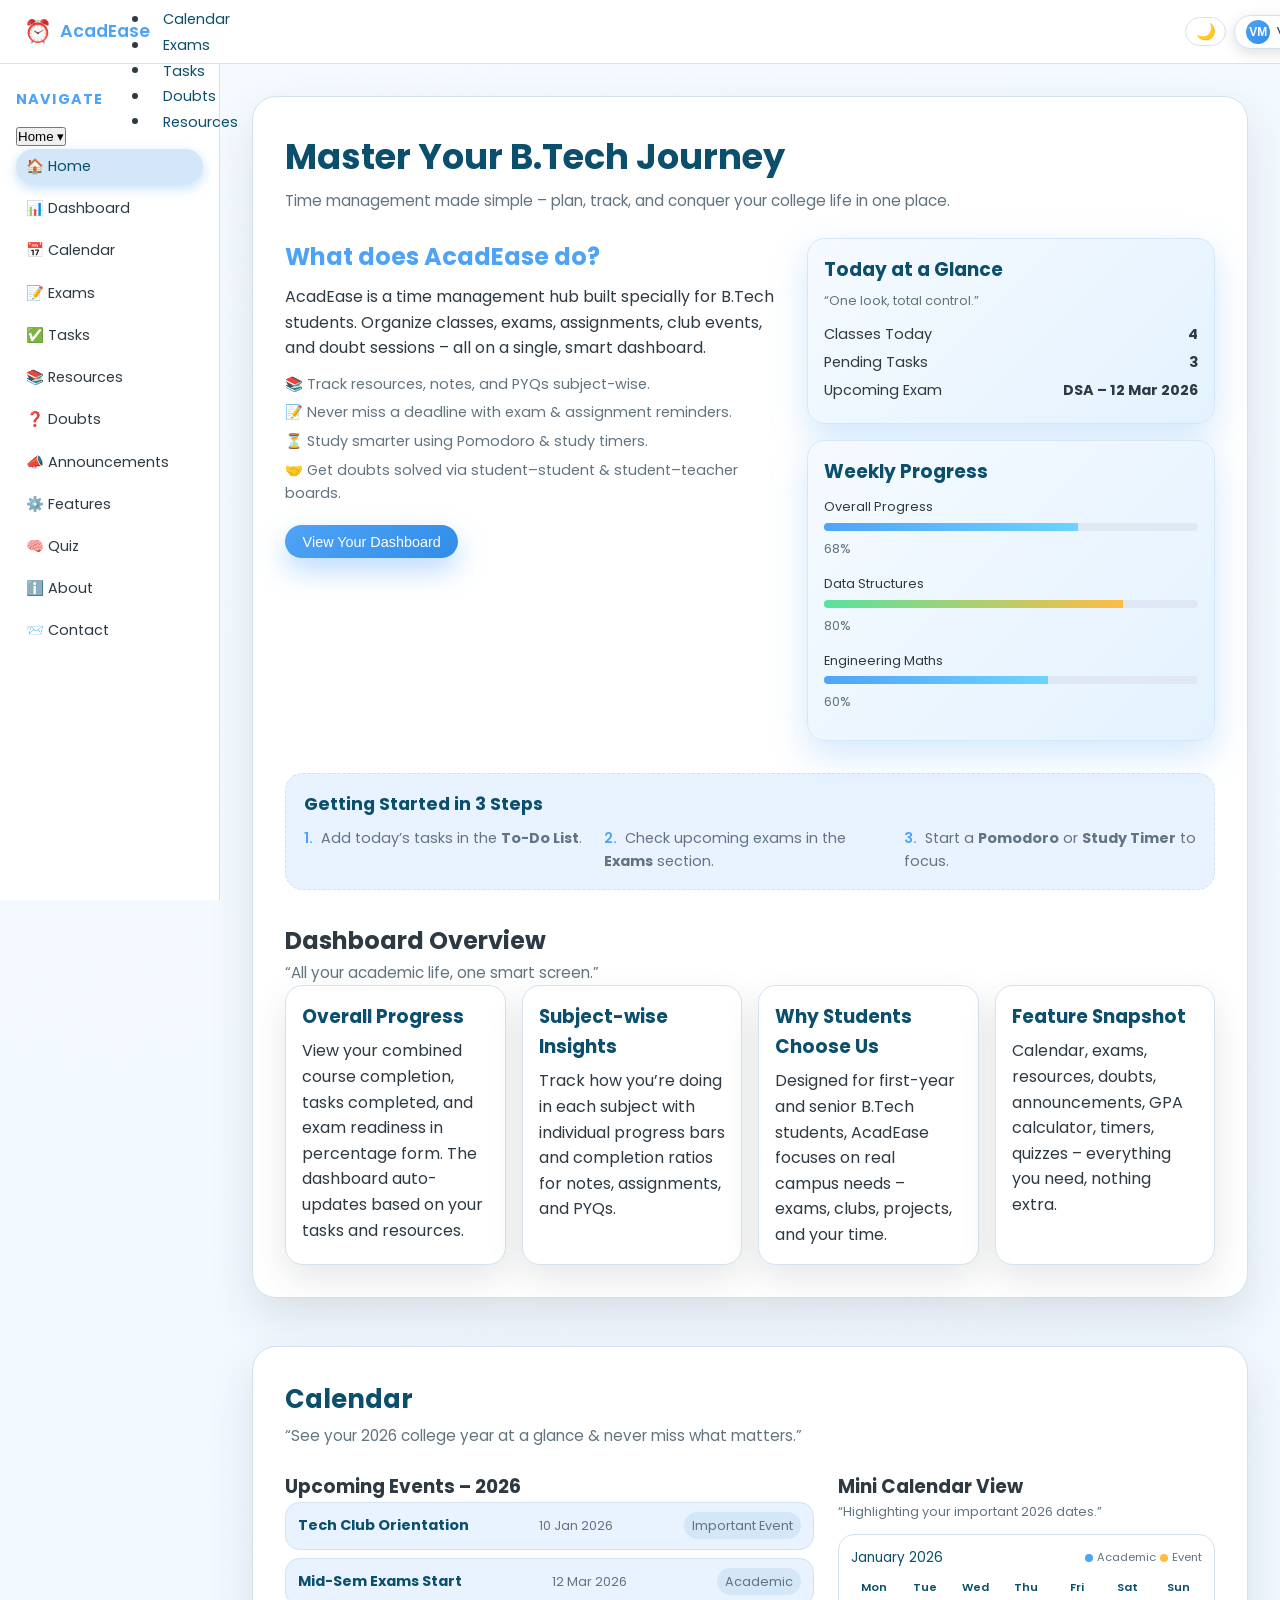
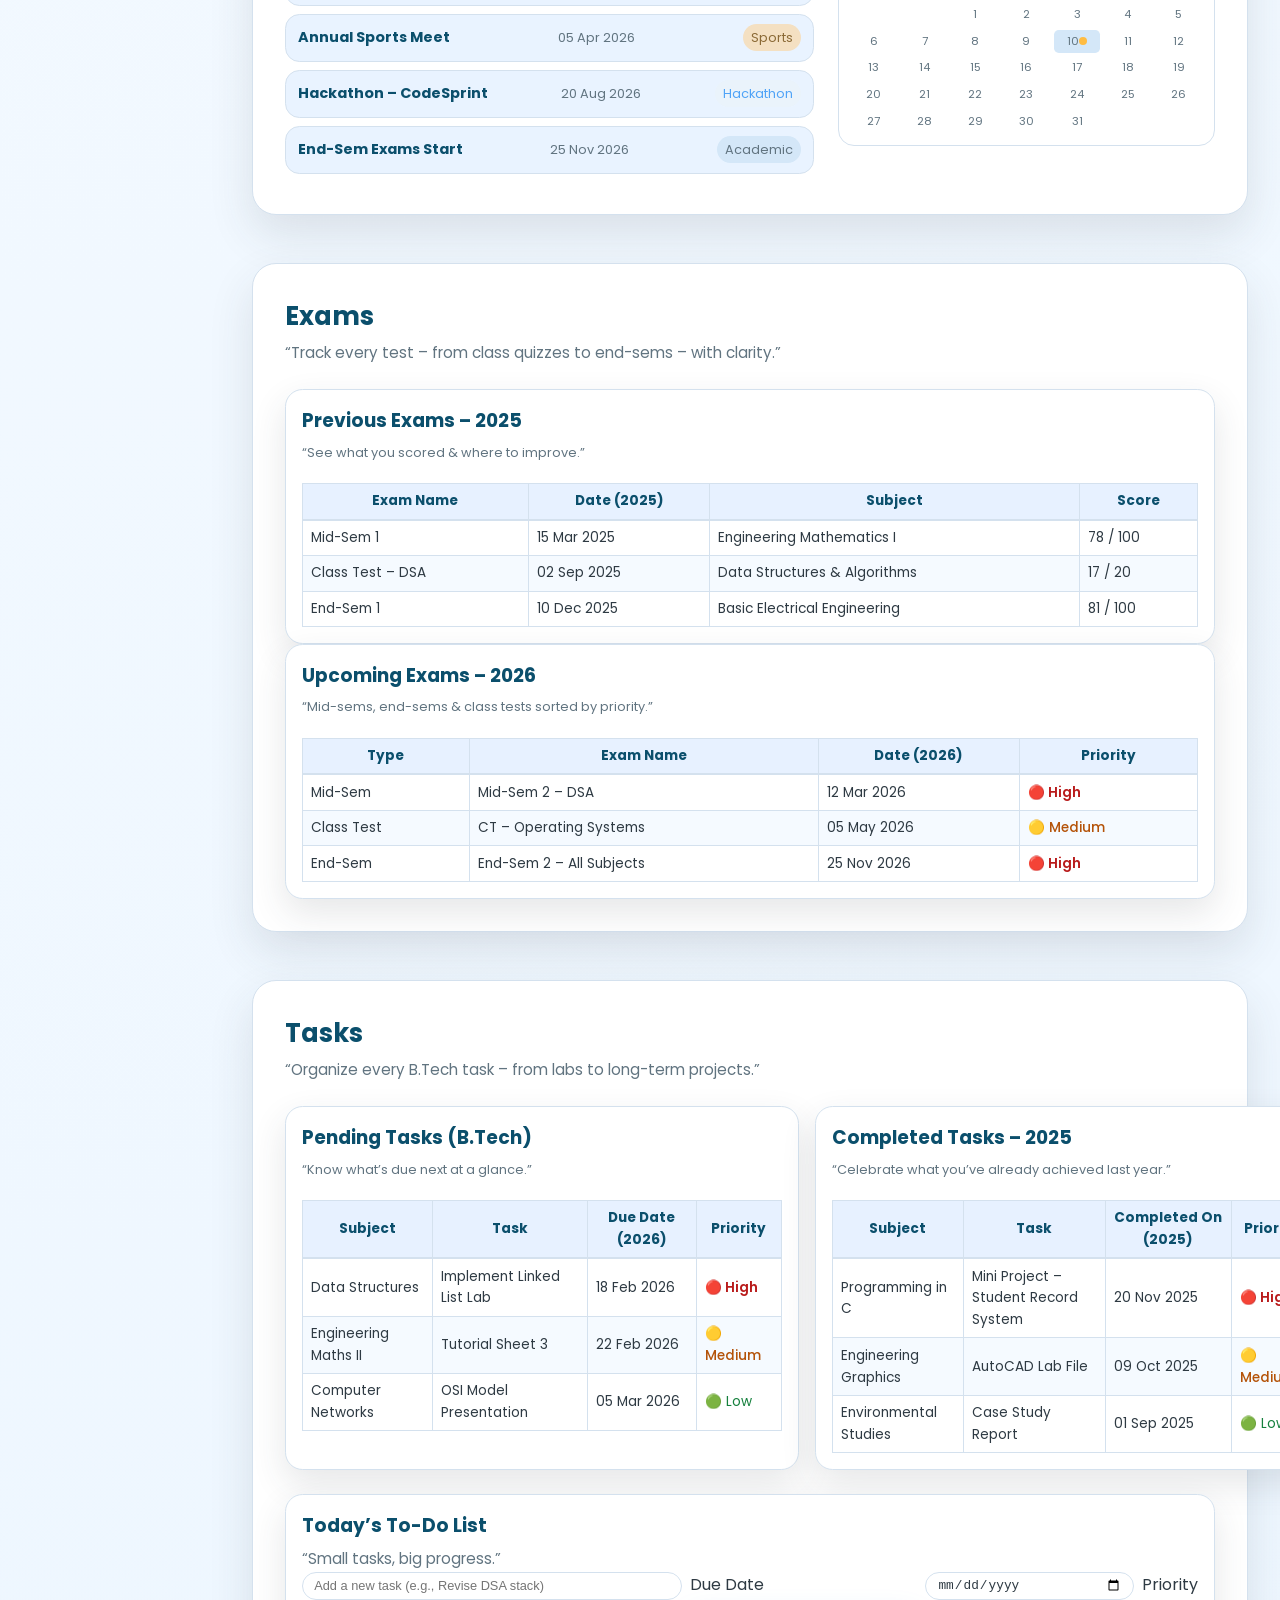
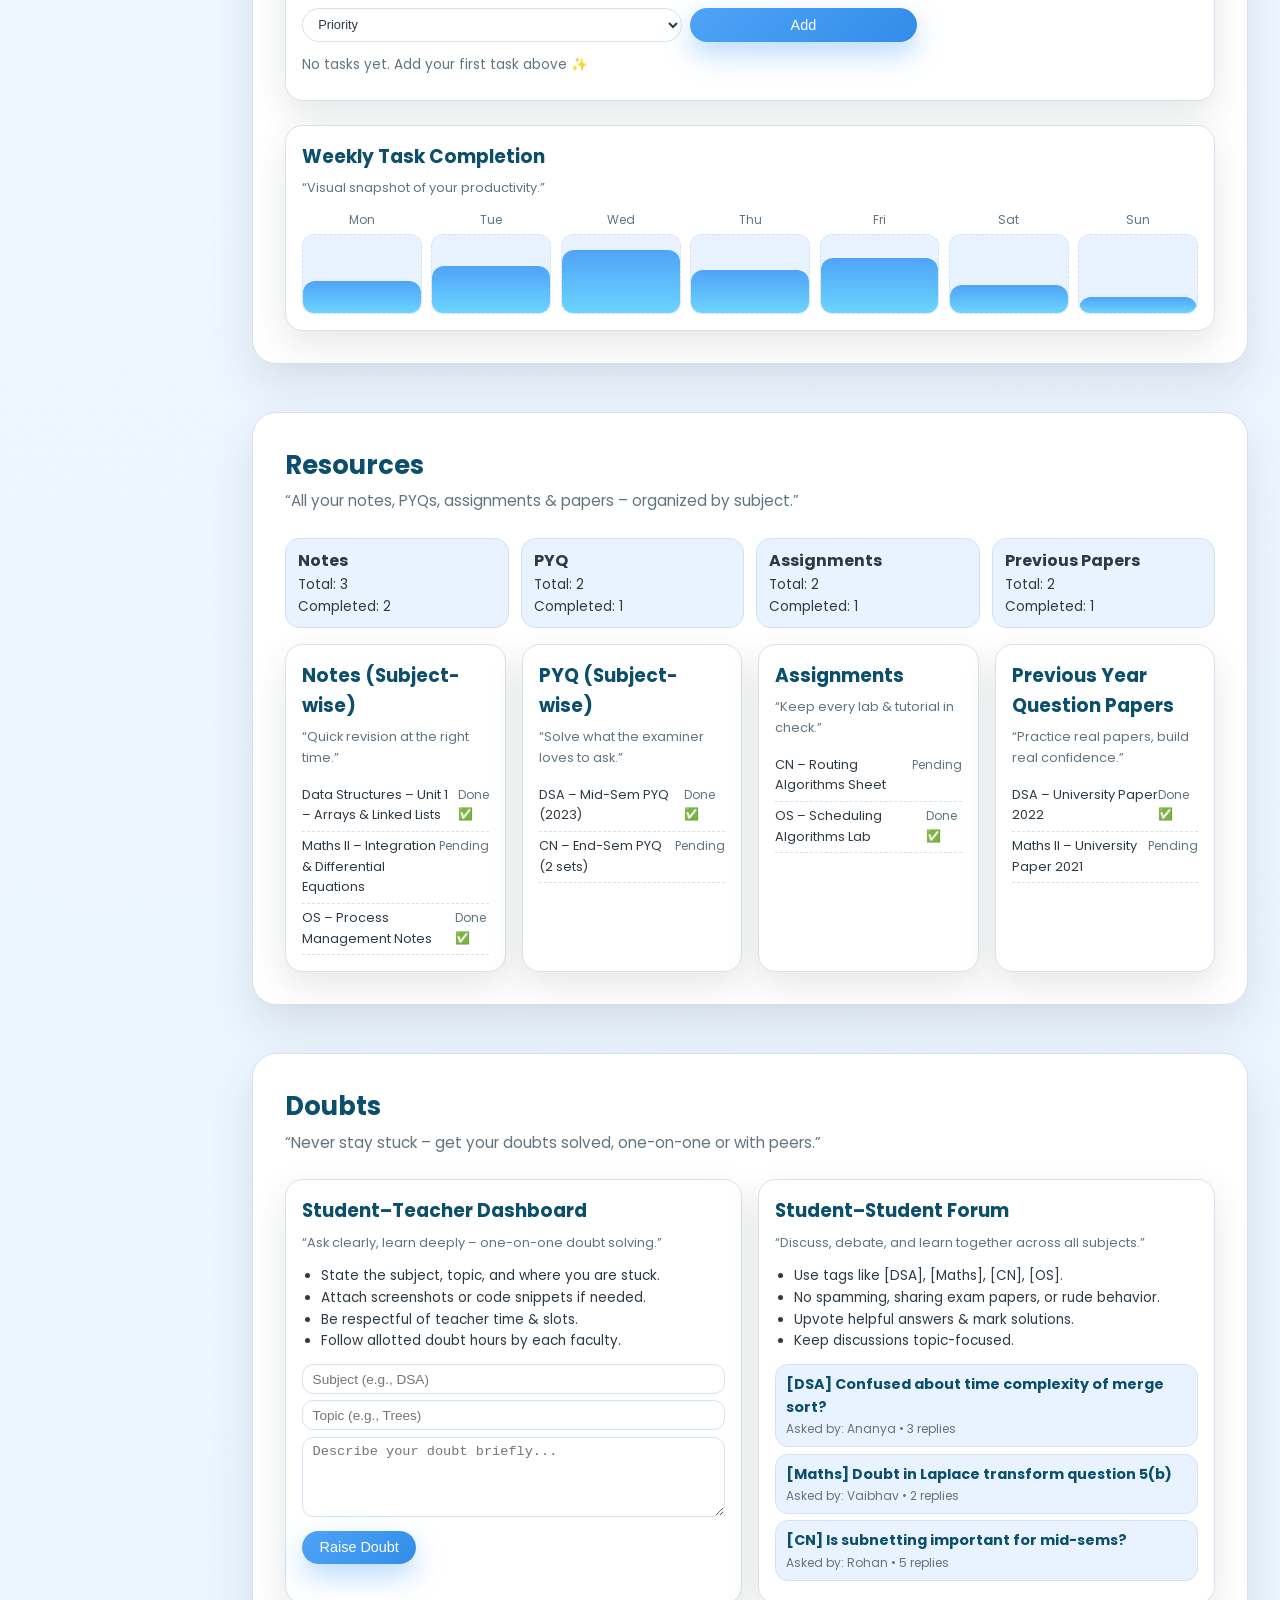
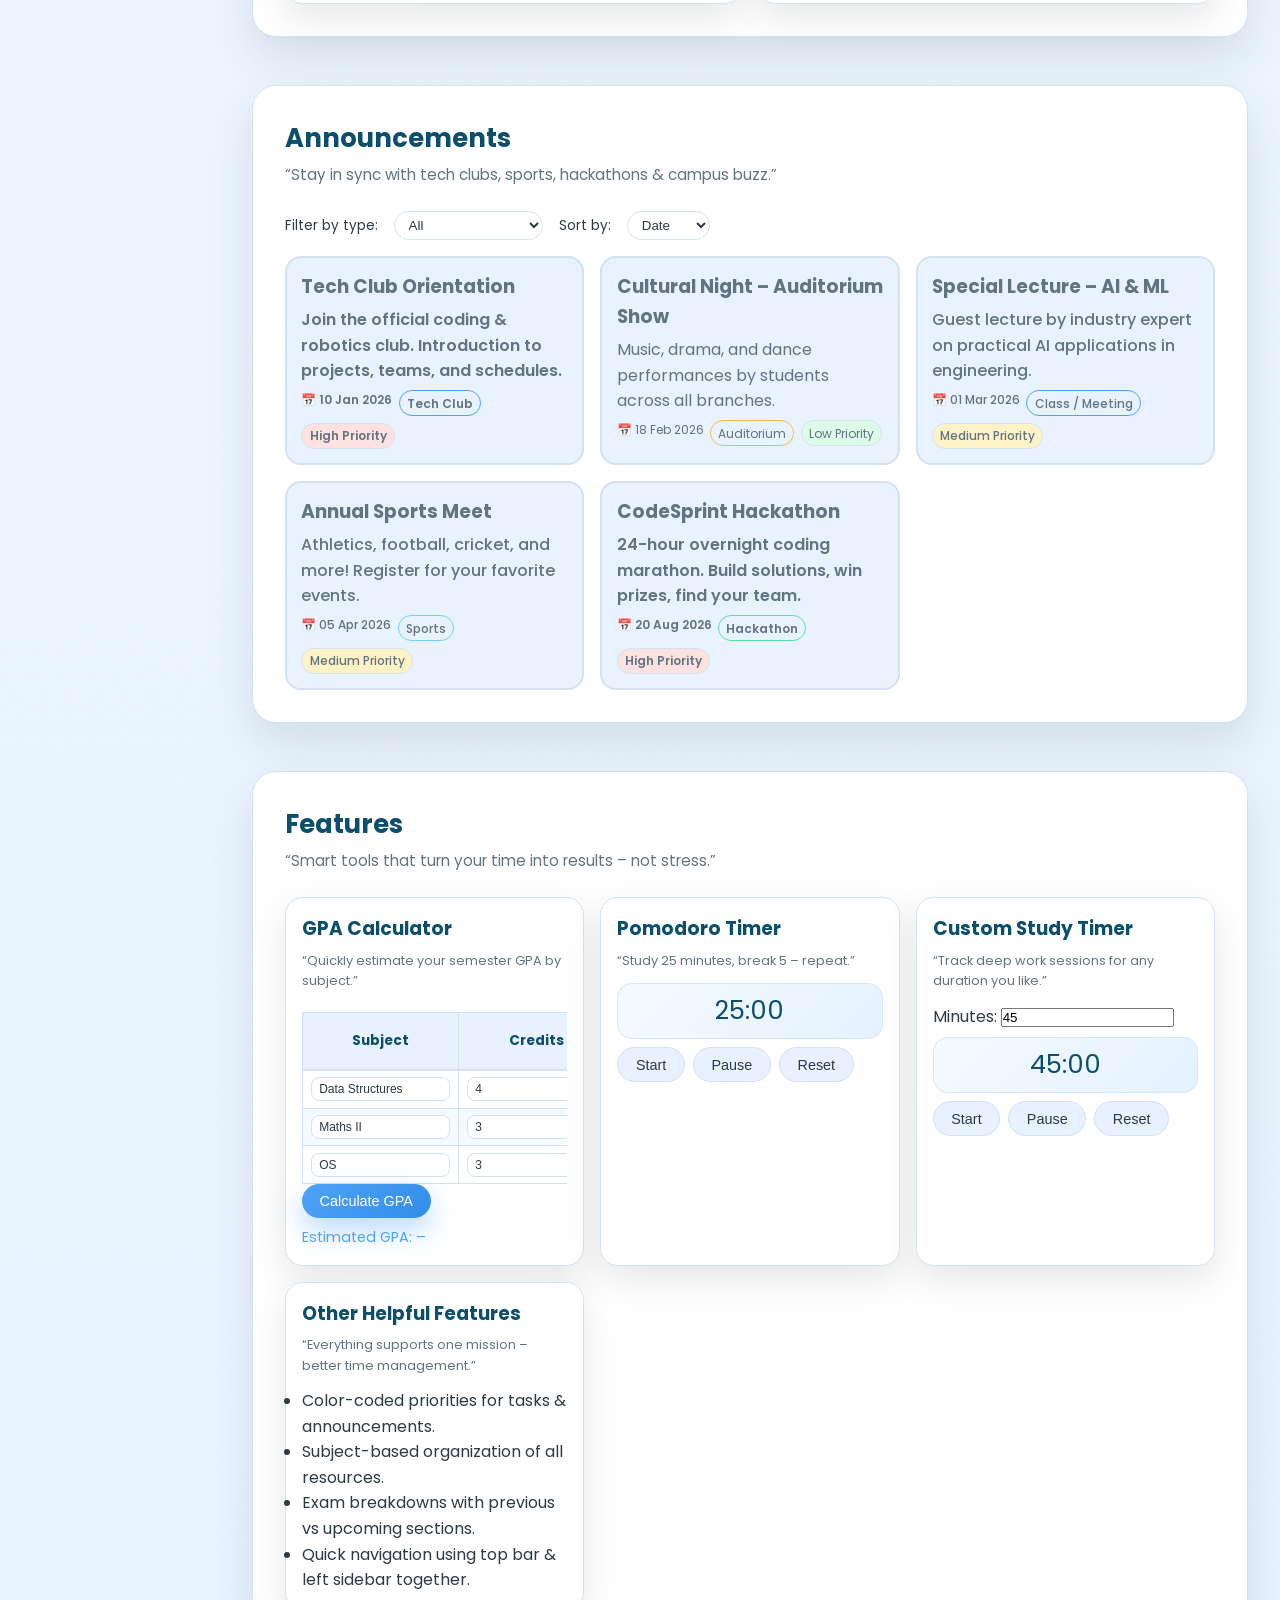
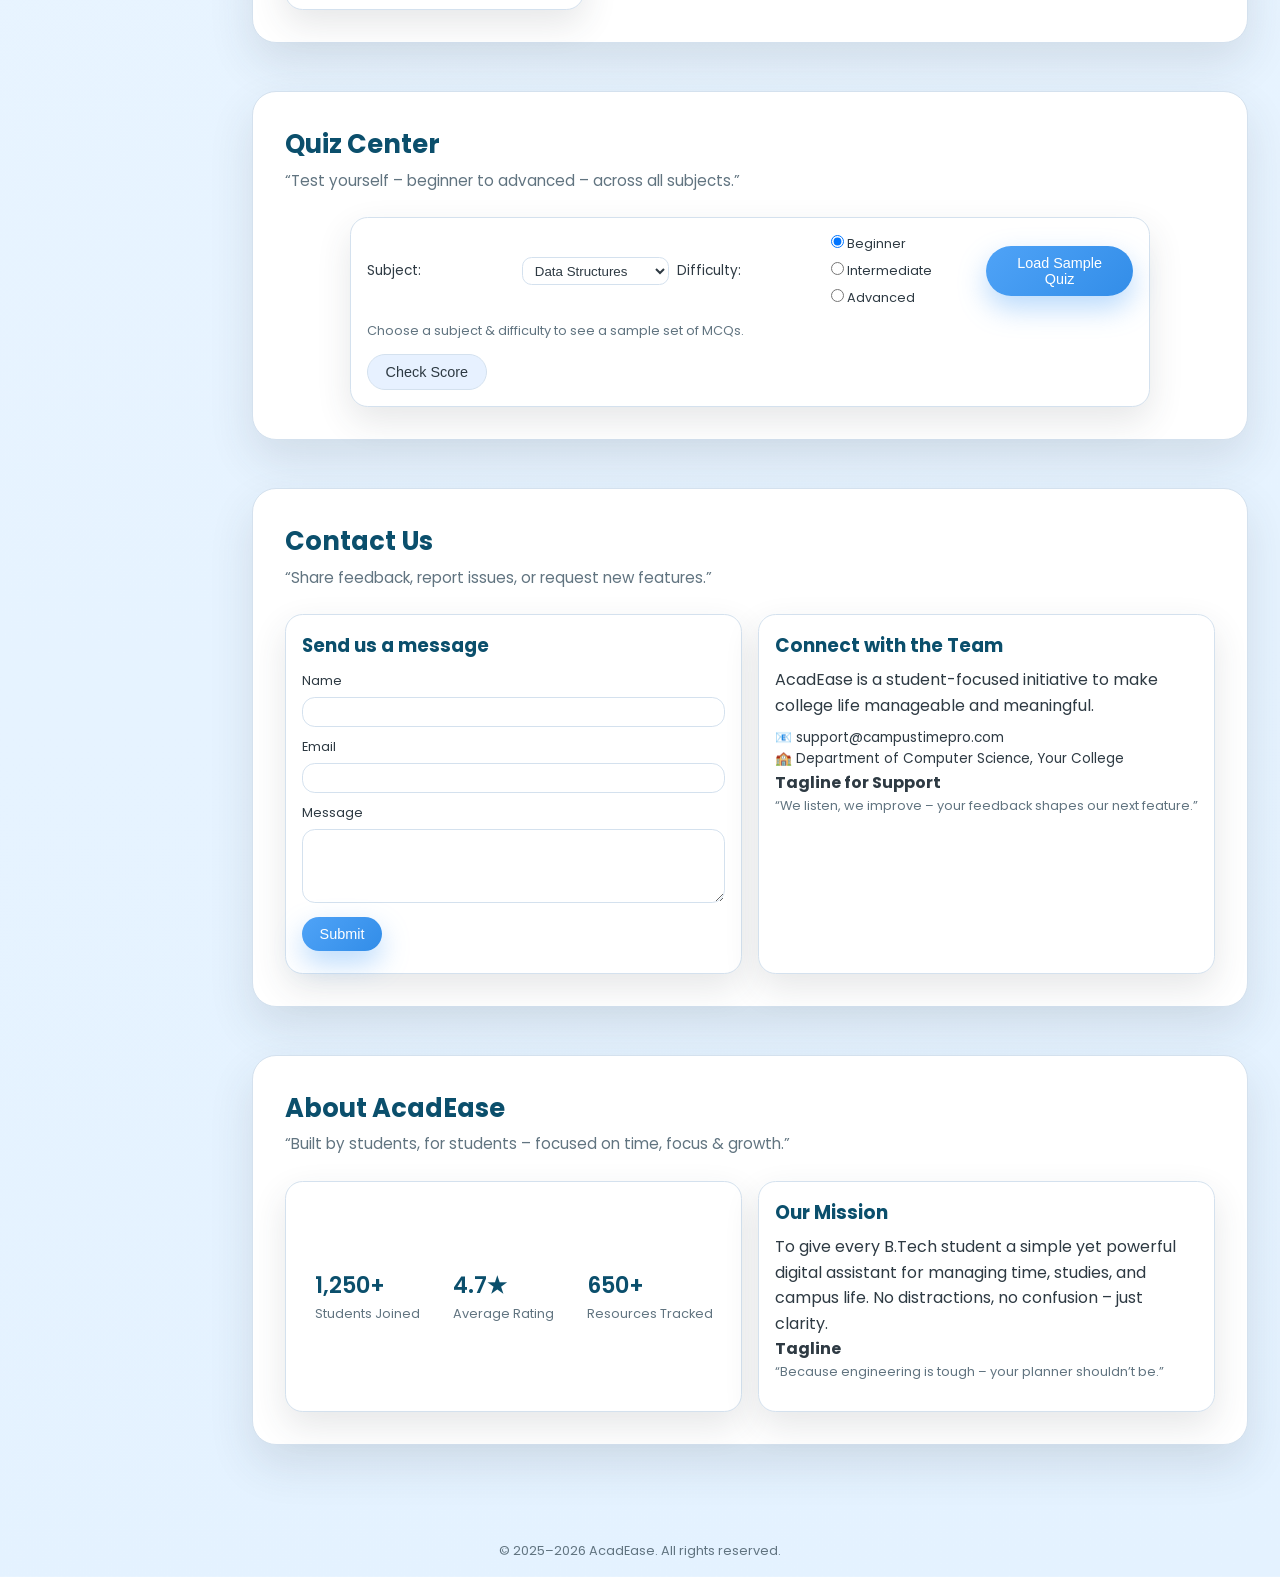
==== commit 01c50182: "Implement dropdown for Home navigation and update profile Added dropdown navigation for Home and upd" ====
--- a/index.html
+++ b/index.html
@@ -26,16 +26,46 @@
     </div>
 
     <nav class="top-nav-links">
-      <a href="#home">Home</a>
-      <a href="#calendar">Calendar</a>
-      <a href="#exams">Exams</a>
-      <a href="#tasks">Tasks</a>
-      <a href="#resources">Resources</a>
-      <a href="#announcements">Announcements</a>
-      <a href="#features">Features</a>
-      <a href="#quiz">Quiz</a>
-      <a href="#doubts">Doubts</a>
-      <a href="#contact">Contact</a>
+      <div class="nav-dropdown" id="homeDropdown">
+        <button
+          class="dropdown-toggle"
+          type="button"
+          aria-haspopup="true"
+          aria-expanded="false"
+        >
+          Home
+          <span class="dropdown-caret" aria-hidden="true">▾</span>
+        </button>
+        <ul class="dropdown-menu" role="menu" aria-label="Home quick links">
+          <li role="none">
+            <a role="menuitem" href="index.html">Return to Home View</a>
+          </li>
+          <li role="none">
+            <a role="menuitem" href="section.html?section=calendar">Calendar</a>
+          </li>
+          <li role="none">
+            <a role="menuitem" href="section.html?section=exams">Exams</a>
+          </li>
+          <li role="none">
+            <a role="menuitem" href="section.html?section=tasks">Tasks</a>
+          </li>
+          <li role="none">
+            <a role="menuitem" href="section.html?section=doubts">Doubts</a>
+          </li>
+          <li role="none">
+            <a role="menuitem" href="section.html?section=resources">Resources</a>
+          </li>
+        </ul>
+      </div>
+      <a href="section.html?section=calendar">Calendar</a>
+      <a href="section.html?section=exams">Exams</a>
+      <a href="section.html?section=tasks">Tasks</a>
+      <a href="section.html?section=resources">Resources</a>
+      <a href="section.html?section=announcements">Announcements</a>
+      <a href="section.html?section=features">Features</a>
+      <a href="section.html?section=quiz">Quiz</a>
+      <a href="section.html?section=doubts">Doubts</a>
+      <a href="section.html?section=contact">Contact</a>
     </nav>
 
     <!-- Top-right actions: theme toggle, profile, mobile nav -->
@@ -61,14 +91,14 @@
           <div class="profile-header">
             <div class="profile-avatar-large">VM</div>
             <div>
-              <p class="profile-fullname">Vaibhav Mittal</p>
-              <p class="profile-email">vaibhav.mittal23@college.edu</p>
+              <p class="profile-fullname">Vansh Baranwal</p>
+              <p class="profile-email">vanshbaranwal834@college.edu</p>
             </div>
           </div>
           <div class="profile-details">
-            <p><span>Roll No:</span> 23CS101</p>
-            <p><span>Branch:</span> Computer Science & Engineering</p>
-            <p><span>Section:</span> CSE-A</p>
+            <p><span>Roll No:</span> 202501100400355</p>
+            <p><span>Branch:</span>Artificial Intelligence & Machine Learning</p>
+            <p><span>Section:</span> E</p>
             <p><span>Course:</span> B.Tech</p>
             <p><span>Semester:</span> 2nd</p>
           </div>
@@ -88,20 +118,31 @@
   <!-- Side Navigation Bar -->
   <aside class="side-nav" id="sideNav">
     <h2>Navigate</h2>
-    <ul>
-      <li><a href="#home">🏠 Home</a></li>
-      <li><a href="#dashboard">📊 Dashboard</a></li>
-      <li><a href="#calendar">📅 Calendar</a></li>
-      <li><a href="#exams">📝 Exams</a></li>
-      <li><a href="#tasks">✅ Tasks</a></li>
-      <li><a href="#resources">📚 Resources</a></li>
-      <li><a href="#doubts">❓ Doubts</a></li>
-      <li><a href="#announcements">📣 Announcements</a></li>
-      <li><a href="#features">⚙️ Features</a></li>
-      <li><a href="#quiz">🧠 Quiz</a></li>
-      <li><a href="#about">ℹ️ About</a></li>
-      <li><a href="#contact">📨 Contact</a></li>
-    </ul>
+    <div class="side-nav-dropdown" id="sideHomeDropdown">
+      <button
+        class="dropdown-toggle"
+        type="button"
+        aria-haspopup="true"
+        aria-expanded="false"
+      >
+        Home
+        <span class="dropdown-caret" aria-hidden="true">▾</span>
+      </button>
+      <ul class="dropdown-menu side-nav-menu" role="menu" aria-label="Navigate options">
+        <li role="none"><a role="menuitem" href="#home">🏠 Home</a></li>
+        <li role="none"><a role="menuitem" href="#dashboard">📊 Dashboard</a></li>
+        <li role="none"><a role="menuitem" href="#calendar">📅 Calendar</a></li>
+        <li role="none"><a role="menuitem" href="#exams">📝 Exams</a></li>
+        <li role="none"><a role="menuitem" href="#tasks">✅ Tasks</a></li>
+        <li role="none"><a role="menuitem" href="#resources">📚 Resources</a></li>
+        <li role="none"><a role="menuitem" href="#doubts">❓ Doubts</a></li>
+        <li role="none"><a role="menuitem" href="#announcements">📣 Announcements</a></li>
+        <li role="none"><a role="menuitem" href="#features">⚙️ Features</a></li>
+        <li role="none"><a role="menuitem" href="#quiz">🧠 Quiz</a></li>
+        <li role="none"><a role="menuitem" href="#about">ℹ️ About</a></li>
+        <li role="none"><a role="menuitem" href="#contact">📨 Contact</a></li>
+      </ul>
+    </div>
   </aside>
 
   <!-- Backdrop for mobile side nav -->
@@ -485,7 +526,9 @@
             placeholder="Add a new task (e.g., Revise DSA stack)"
             required
           />
+          <label for="todoDate">Due Date</label>
           <input type="date" id="todoDate" required />
+          <label for="todoPriority">Priority</label>
           <select id="todoPriority" required>
             <option value="">Priority</option>
             <option value="High">High</option>
